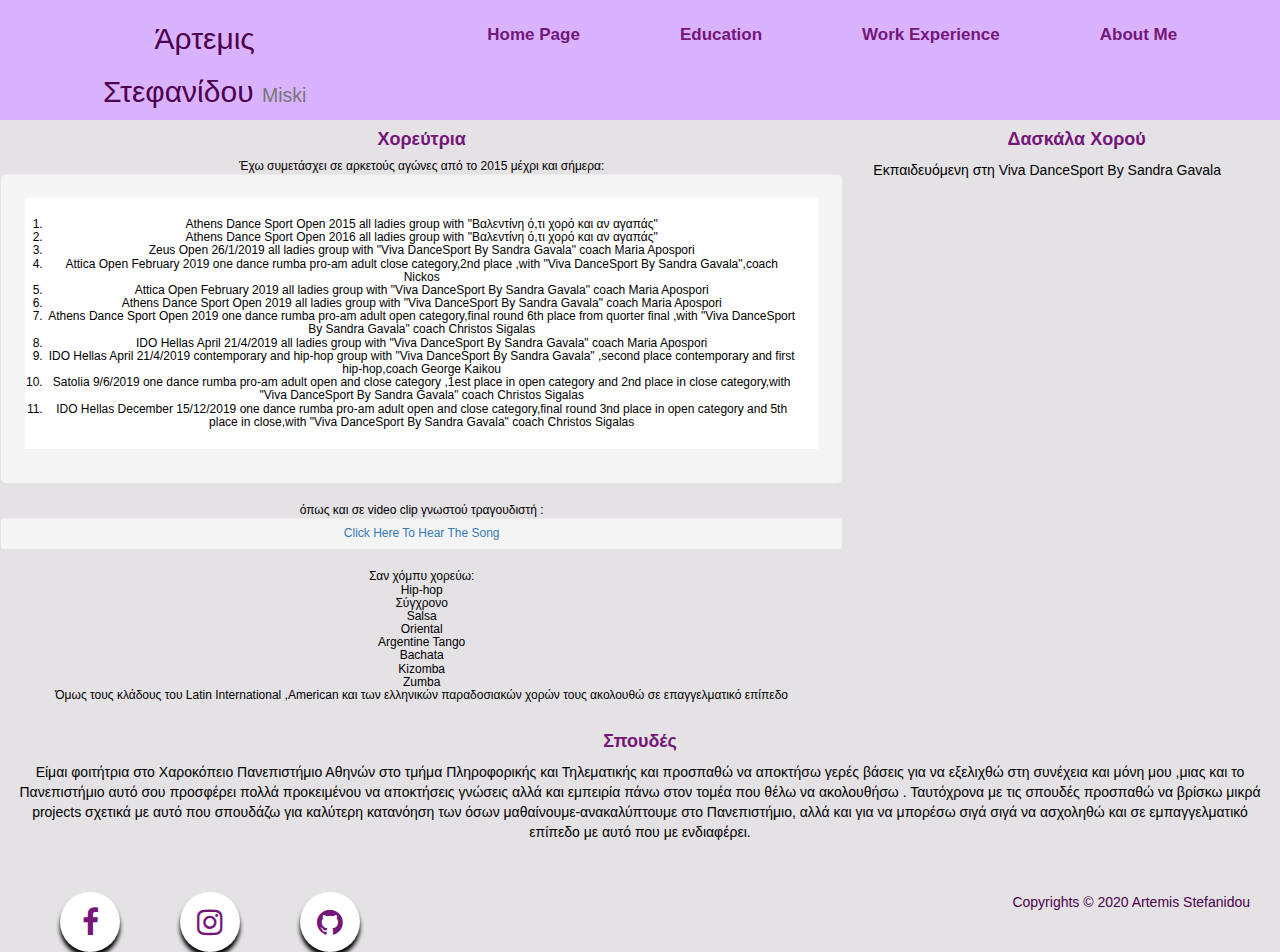
==== index.html @ ae7587a7 "master" ====
<!DOCTYPE html>

<html>
    <head>
        <link rel="stylesheet" type="text/css" href="./scss/site.css">
        <meta charset="UTF-8"> 
        <meta name="descriprion" content="Artemis Stefanidou">
        <meta name="author" content="artemis">
        <meta name="keywords" content="html,input,Artemis,Stefanidou,dancer,χορεύτρια">
        <meta name="viewport" content="width-device-width,initial-scale=1.0">
        <link rel="stylesheet" href="https://maxcdn.bootstrapcdn.com/bootstrap/3.4.1/css/bootstrap.min.css">
        
        <link href="https://stackpath.bootstrapcdn.com/font-awesome/4.7.0/css/font-awesome.min.css" >
        <link rel="stylesheet" href="https://stackpath.bootstrapcdn.com/font-awesome/4.7.0/css/font-awesome.min.css" integrity="sha384-wvfXpqpZZVQGK6TAh5PVlGOfQNHSoD2xbE+QkPxCAFlNEevoEH3Sl0sibVcOQVnN" crossorigin="anonymous">
        <title>Artemis Stefanidou</title> 
    </head>

    <body>
        
        <div id="header">
            <div class="row" >
                <div class="col-sm-4">
                    
                    <h2 class="text-center">Άρτεμις </h2>
                    <h2 class="text-center">Στεφανίδου <small> Miski </small></h2>
                    
                </div>
                <div class="col-sm-8">
                    <h4 class="text-center">
                        <div class="topnav">
                            <ul>
                                <li><a class="active" href="html/homepage.html" >Home Page</a></li>
                                <li><a class="active" href="html/education.html" >Education</a></li>
                                <li><a class="active" href="html/homepage.html" >Work Experience</a></li>
                                <li><a class="active" href="index.html" >About Me</a></li>
                            </ul>
                        </div>
                    </h4>
                </div>
            </div>
            
        </div>
        
        <div id="midle">
            <div class="row" >
                <!--first col-->
                <div class="col-sm-8">
                    <h4 class="text-center">Χορεύτρια </h4>
                    <h6 class="text-center">  Έχω συμετάσχει σε αρκετούς αγώνες από το 2015 μέχρι και σήμερα: 
                        <div class="well well-lg">
                            <ol>
                                <li>Athens Dance Sport Open 2015 all ladies group with "Βαλεντίνη ό,τι χορό και αν αγαπάς"</li>
                                <li>Athens Dance Sport Open 2016 all ladies group with "Βαλεντίνη ό,τι χορό και αν αγαπάς"</li>
                                <li>Zeus Open 26/1/2019 all ladies group with "Viva DanceSport By Sandra Gavala" coach Maria Apospori</li>
                                <li>Attica Open February 2019 one dance rumba pro-am adult close category,2nd place ,with "Viva DanceSport By Sandra Gavala",coach Nickos </li>
                                <li>Attica Open February 2019 all ladies group with "Viva DanceSport By Sandra Gavala" coach Maria Apospori</li>
                                <li>Athens Dance Sport Open 2019 all ladies group with "Viva DanceSport By Sandra Gavala" coach Maria Apospori</li>
                                <li>Athens Dance Sport Open 2019 one dance rumba pro-am adult open category,final round 6th place from quorter final ,with "Viva DanceSport By Sandra Gavala" coach Christos Sigalas</li>
                                <li>IDO Hellas April 21/4/2019 all ladies group with "Viva DanceSport By Sandra Gavala" coach Maria Apospori</li>
                                <li>IDO Hellas April 21/4/2019 contemporary and hip-hop group with "Viva DanceSport By Sandra Gavala" ,second place contemporary and first hip-hop,coach George Kaikou</li>
                                <li>Satolia 9/6/2019 one dance rumba pro-am adult open and close category ,1est place in open category and 2nd place in close category,with "Viva DanceSport By Sandra Gavala" coach Christos Sigalas</li>
                                <li>IDO Hellas December 15/12/2019 one dance rumba pro-am adult open and close category,final round 3nd place in open category and 5th place in close,with "Viva DanceSport By Sandra Gavala" coach Christos Sigalas</li>
                            </ol>
                        </div>
                        όπως και σε video clip γνωστού τραγουδιστή :
                        <div class="well well-sm">
                            <a href="https://www.youtube.com/watch?v=iFDDf9GvTog" target="_blank"> Click Here To Hear The Song </a>
                        </div>

                        Σαν χόμπυ χορεύω:<li>Hip-hop</li>
                                        <li>Σύγχρονο</li>
                                        <li>Salsa</li>
                                        <li>Oriental</li>
                                        <li>Argentine Tango</li>
                                        <li>Bachata</li>
                                        <li>Kizomba</li>
                                        <li>Zumba</li>

                        Όμως τους κλάδους του Latin International ,American και των ελληνικών παραδοσιακών χορών τους ακολουθώ σε επαγγελματικό επίπεδο 


                
                    </h6>
                    
                </div>
                <!--second col-->
                <div class="col-sm-4">
                    <h4 class="text-center">Δασκάλα Χορού</h4>
                    <p>Εκπαιδευόμενη στη Viva DanceSport By Sandra Gavala</p>
                </div>
            </div>
                <!--third col-->
                <div id="thirdcol">
                    <h4 class="text-center">Σπουδές</h4>
                    <p>Είμαι φοιτήτρια στο Χαροκόπειο Πανεπιστήμιο Αθηνών στο τμήμα Πληροφορικής και Τηλεματικής και προσπαθώ να αποκτήσω γερές βάσεις για να εξελιχθώ στη συνέχεια και μόνη μου ,μιας και το Πανεπιστήμιο αυτό σου προσφέρει πολλά προκειμένου να αποκτήσεις γνώσεις αλλά και εμπειρία πάνω στον τομέα που θέλω να ακολουθήσω . 
                        Ταυτόχρονα με τις σπουδές προσπαθώ να βρίσκω μικρά projects σχετικά με αυτό που σπουδάζω για καλύτερη κατανόηση των όσων μαθαίνουμε-ανακαλύπτουμε στο Πανεπιστήμιο,
                        αλλά και για να μπορέσω σιγά σιγά να ασχοληθώ και σε εμπαγγελματικό επίπεδο με αυτό που με ενδιαφέρει.   
                    </p>
                </div>
            <div id="footer">
                <div class="social-menu">
                    <ul>
                        <li>
                            <a href="https://el-gr.facebook.com/Artemis.Stefanidou.Roulis" target="_blank"> <i class="fa fa-facebook"></i></a>
                        </li>
                        <li>
                            <a href="https://www.instagram.com/artemis_miski/?hl=el" target="_blank"> <i class="fa fa-instagram"></i></a>
                        </li>
                        <li>
                            <a href="https://github.com/ArtemisStefanidou" target="_blank"> <i class="fa fa-github"></i></a>
                        </li>
                    </ul>
                </div>
                <p class="text-right">
                    Copyrights &copy; 2020 Artemis Stefanidou
                </p> 
            </div>
            
        </div>
    </body>
    <script src="https://ajax.googleapis.com/ajax/libs/jquery/3.5.1/jquery.min.js"></script>
    <script src="https://maxcdn.bootstrapcdn.com/bootstrap/3.4.1/js/bootstrap.min.js"></script>
</html>
---- scss/site.css ----
* {
    margin: 0;
    padding: 0;
    box-sizing: border-box;
}

body{
    background:#e4e2e5;
}

#edu{
    background-image: url(../images/dance.jpg);
    background-position: 0px -60px ;
    /*left top*/
    background-repeat: no-repeat;
    background-size: cover;/*για να καλύψει ολο το div που είμαστε */
    padding: 25px 100px 25px;/*για το που θα ειναι τα row cols*/
}

 #edu li li{
     list-style-type:lower-latin;
 }

ol{
    background: #ffffff;
    padding: 20px 21px ;
}

#edu p{
    color: #4d004d;
}



#header li{
    list-style-type: none;
    color: #4d004d;
}

#header{
    background-color:#d9b3ff;
    color: #4d004d;
    padding : 2px;
}

#midle{
    background-color:#e4e2e5;
    color: #000000;
}


h4.text-center{
    font-weight: bold;
    color: #751679;
}

#thirdcol{
    clear: both;
    text-align:center;
    padding:10px;
}

#footer{
    clear: both;
    text-align:center;
    padding:30px;
    background:#e4e2e5 ;
    color: #4d004d;
    margin: auto;
}

.media{
    background: #d9b3ff ;
    color: #4d004d;
}

#midle b{
    color: #4d004d;
}

.social-menu ul{
    text-align: center;
    position: absolute;
    padding:auto;
    margin:auto; /*το κενο που αφήνει δεξια αριστερα πανω κατω απο το παραθυρο που φτιαχνεις*/
    display: flex;
}

.social-menu ul li{
    text-align: center;
    list-style: none;
    margin:0 30px;
}

.social-menu ul li .fa{
    
    text-align: center;
    font-size:30px;
    line-height: 60px;
    transition: .6s;
    color: #751679;

}

.social-menu ul li a{
    text-align: center;
    position: relative;
    display: block;
    width: 60px;
    height: 60px;
    border-radius: 50%;
    background-color: #ffff;
    text-align: center;
    transition: .6s;
    box-shadow: 0 5px 4px rgba(0, 0, 0, 5);
}

.social-menu ul li a:hover{
    transform:translate(0,-10px);
}

.topnav{
    background-color:#d9b3ff;
    overflow: hidden;
}

.topnav a{
    float: left;
    display: block;
    color: #751679;
    text-align: left;
    padding: 14px 50px;
    text-decoration: none;
    font-size: 17px;
}


/*#container{

    width: 1000px;
    margin-left: auto;
    margin-right: auto;
}
/* #midle{
    width: 800px;
    margin-left: auto;
    margin-right: auto;
}

#midle{
    padding:10px 10px 10px 10px;

     or padding 10px :top,right,bottom,left
}

#firstcol{
    width :180px;
    float: left;
}

#secondcol{
    width:600px;
    float: right;
}



#thirdcol{
    clear: both;
    text-align:center;
    padding:10px;
}

#footer{
    clear: both;
    text-align:center;
    padding:10px;
    background: #e0ebeb ;
    color: #4d004d;
}

#nav.selected{
    font-weight:bold;
}*/
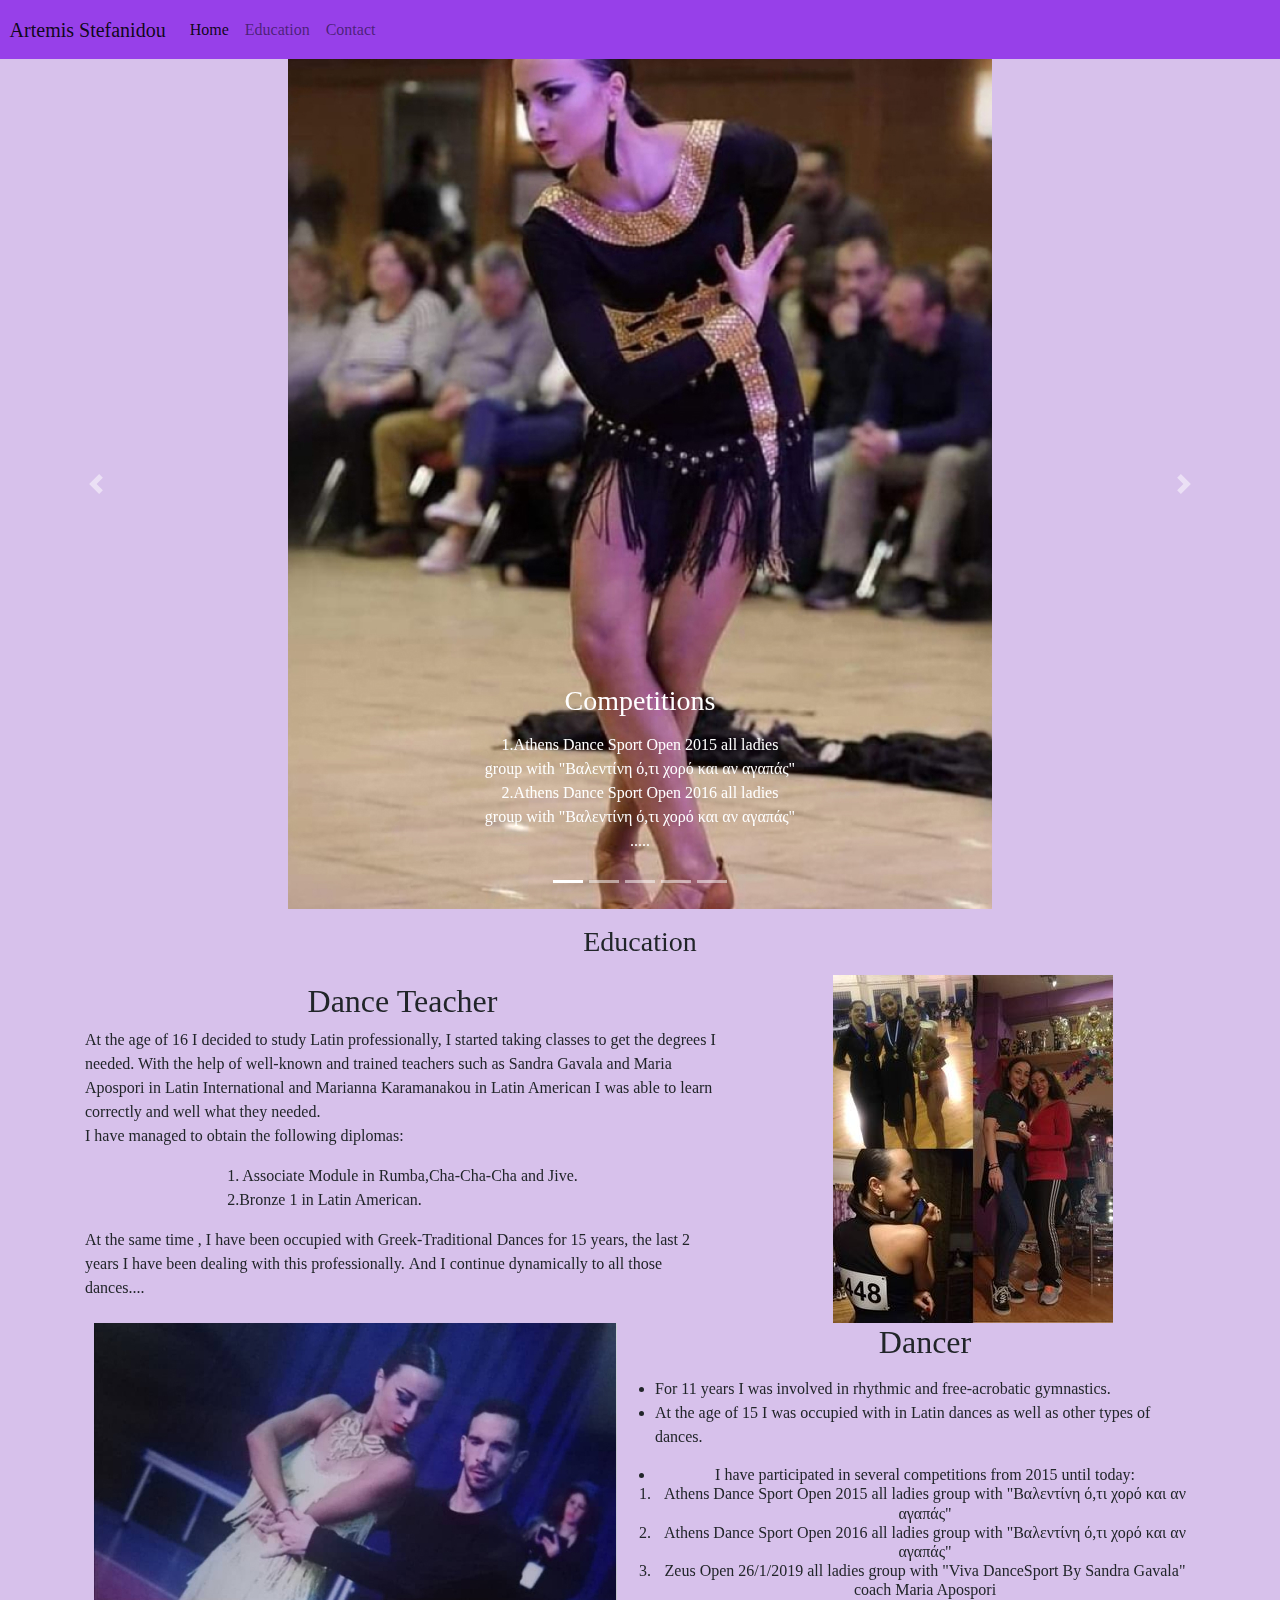
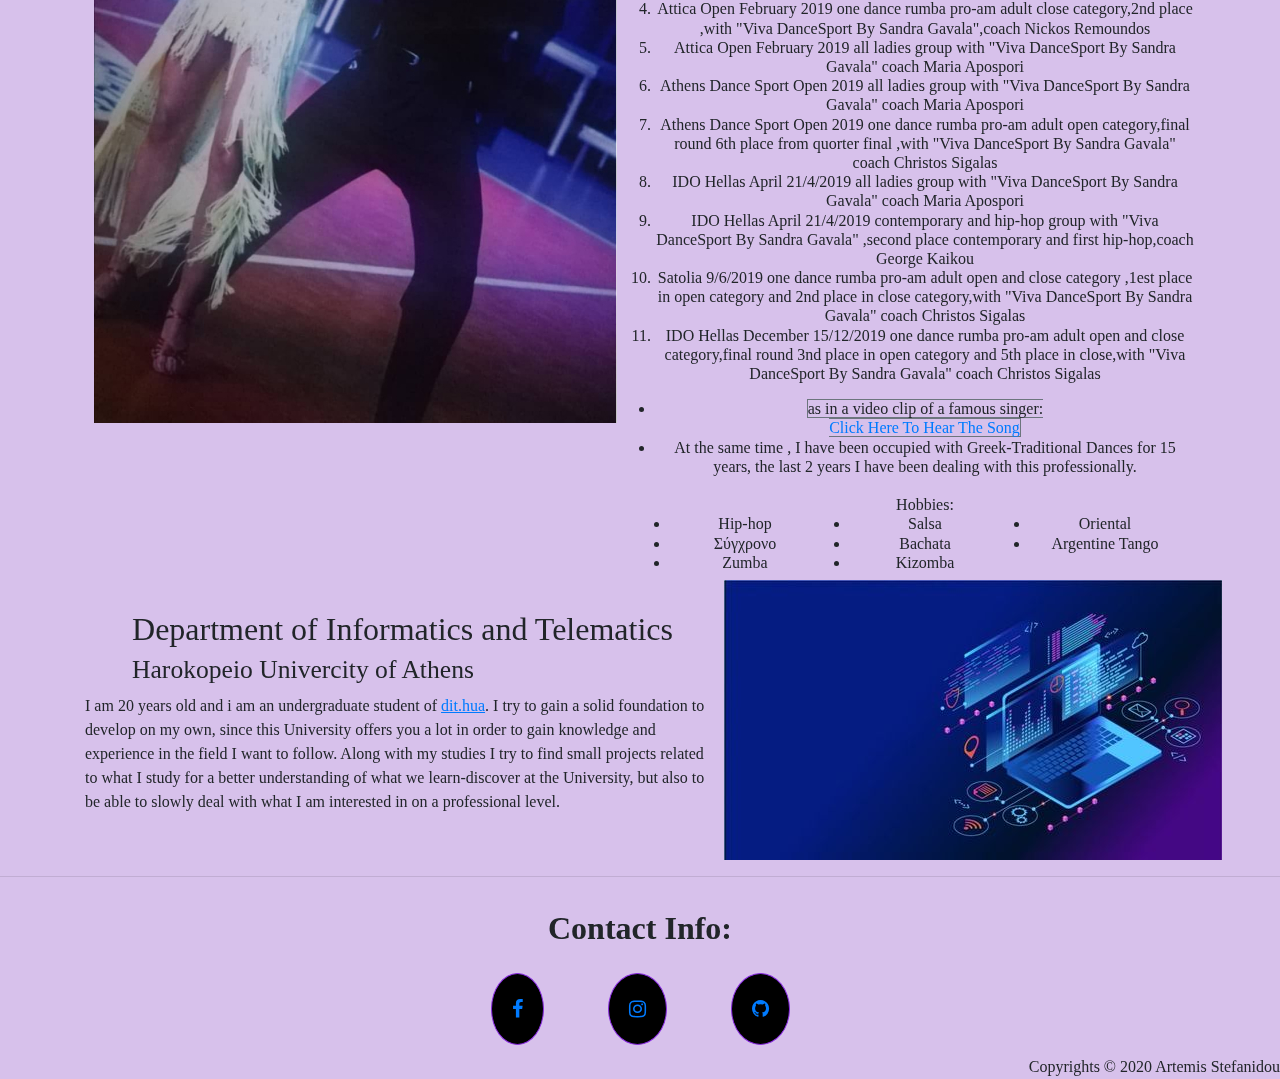
==== commit 680ffcde: "master" ====
--- a/index.html
+++ b/index.html
@@ -1,125 +1,270 @@
 <!DOCTYPE html>
-
-<html>
+<html lang="en">
+
     <head>
-        <link rel="stylesheet" type="text/css" href="./scss/site.css">
-        <meta charset="UTF-8"> 
-        <meta name="descriprion" content="Artemis Stefanidou">
-        <meta name="author" content="artemis">
-        <meta name="keywords" content="html,input,Artemis,Stefanidou,dancer,χορεύτρια">
-        <meta name="viewport" content="width-device-width,initial-scale=1.0">
-        <link rel="stylesheet" href="https://maxcdn.bootstrapcdn.com/bootstrap/3.4.1/css/bootstrap.min.css">
-        
-        <link href="https://stackpath.bootstrapcdn.com/font-awesome/4.7.0/css/font-awesome.min.css" >
+        <meta charset="utf-8">
+        <meta name="viewport" content="width=device-width , initial-scale=1">
+        <title>Artemis Stefanidou</title>
+        <link rel="stylesheet" href="https://stackpath.bootstrapcdn.com/bootstrap/4.5.2/css/bootstrap.min.css" integrity="sha384-JcKb8q3iqJ61gNV9KGb8thSsNjpSL0n8PARn9HuZOnIxN0hoP+VmmDGMN5t9UJ0Z" crossorigin="anonymous">
         <link rel="stylesheet" href="https://stackpath.bootstrapcdn.com/font-awesome/4.7.0/css/font-awesome.min.css" integrity="sha384-wvfXpqpZZVQGK6TAh5PVlGOfQNHSoD2xbE+QkPxCAFlNEevoEH3Sl0sibVcOQVnN" crossorigin="anonymous">
-        <title>Artemis Stefanidou</title> 
+        <link href="./css/index.css" rel="stylesheet">
     </head>
-
     <body>
-        
-        <div id="header">
-            <div class="row" >
-                <div class="col-sm-4">
+        <!--Navigation-->
+        <div class="sticky-top">
+            <nav class="navbar navbar-expand-lg navbar-light sticky-top" style="background-color: rgb(151, 64, 233);">
+                <a class="navbar-brand" href="#Home">Artemis Stefanidou</a>
+                <button class="navbar-toggler" type="button" data-toggle="collapse" data-target="#navbarNavAltMarkup" aria-controls="navbarNavAltMarkup" aria-expanded="false" aria-label="Toggle navigation">
+                <span class="navbar-toggler-icon"></span>
+                </button>
+                <div class="collapse navbar-collapse" id="navbarNavAltMarkup">
+                <div class="navbar-nav ">
+                    <a class="nav-link active" href="#Home">Home <span class="sr-only">(current)</span></a>
+                    <a class="nav-link" href="#Education">Education</a>
+                    <a class="nav-link" href="#Contact">Contact</a>
                     
-                    <h2 class="text-center">Άρτεμις </h2>
-                    <h2 class="text-center">Στεφανίδου <small> Miski </small></h2>
+                </div>
+                </div>
+            </nav>
+        
+            <!--Image Slider-->
+            <!--Indicators -->
+            
+                <div id="Home" class="carousel slide " data-ride="carousel">
+                    <ol class="carousel-indicators">
+                        <li data-target="#first" data-slide-to="0" class="active"></li>
+                        <li data-target="#second" data-slide-to="1"></li>
+                        <li data-target="#myCarousel" data-slide-to="2"></li>
+                        <li data-target="#myCarousel" data-slide-to="3"></li>
+                        <li data-target="#myCarousel" data-slide-to="4"></li>
+                    </ol>
+                
+                <!-- Wrapper for slides -->
+                
+                
+                    <div class="carousel-inner">
+                        <div id="first" class="carousel-item active">
+                            <img src="./images/competitions.jpg" class="d-block h-100 mx-auto" alt="Dance">
+                            <div class="carousel-caption d-none d-md-block text-center">
+                                <h3>Competitions</h3>
+                                <p>
+                                    <ol>
+                                        1.Athens Dance Sport Open 2015 all ladies <br>group with "Βαλεντίνη ό,τι χορό και αν αγαπάς"<br>
+                                        2.Athens Dance Sport Open 2016 all ladies <br>group with "Βαλεντίνη ό,τι χορό και αν αγαπάς"<br>
+                                        ..... 
+                                    </ol>
+                                </p>
+                            </div>
+                        </div>
+                        <div id="second" class="carousel-item">
+                            <img src="./images/shows.jpg" class="d-block h-100 mx-auto" alt="Shows">
+                            <div class="carousel-caption d-none d-md-block">
+                                <h3>Events</h3>
+                                <p>
+                                    <ol>
+                                        <b>1.</b>Viva Dance Sport By Sandra Gavala Marousi and Glyfada<br>
+                                        <b>2.</b>Narkissos Hall<br>
+                                        <b>3.</b>Nargile<br>
+                                        <b>4.</b>Fever Reloaded
+                                    </ol>
+                                </p>
+                            </div>
+                        </div>
+                        <div class="carousel-item">
+                            <img src="./images/dance1.jpg" style="height: 700px; width: 1000px;" class="d-block mx-auto" alt="Photoshoots">
+                            <div class="carousel-caption d-none d-md-block">
+                                <h3>Photoshoots</h3>
+                                <a href="https://www.instagram.com/_zlens/?hl=el" target="_blank"><u>zlens fotographer</u></a>
+                            </div>
+                        </div>
+                        <div class="carousel-item">
+                            <img src="./images/videoclip.jpg"  style="width: 1000px;" class="d-block h-100 mx-auto" alt="VideoClip">
+                            <div class="carousel-caption d-none d-md-block">
+                                <h3>VideoClip</h3>
+                                <a href="https://www.youtube.com/watch?v=iFDDf9GvTog" target="_blank"><u>George Tsalikis</u></a>
+                            </div>
+                        </div>
+                        <div class="carousel-item">
+                            <img src="./images/informatics.jpg"  style="width: 1000px;" class="d-block h-100 mx-auto alt="Informatics">
+                            <div class="carousel-caption d-none d-md-block">
+                                <h3>Informatics</h3>
+                            <p>I am an undergraduate student of <a href="https://www.dit.hua.gr/index.php/en/" target="_blank"><u>dit.hua</u></a>.</p>
+                            </div>
+                        </div>
+                    </div>
+                    <!-- Left and right controls -->
+                    <a class="carousel-control-prev" href="#carouselExampleCaptions" role="button" data-slide="prev">
+                    <span class="carousel-control-prev-icon" aria-hidden="true"></span>
+                    <span class="sr-only">Previous</span>
+                    </a>
+                    <a class="carousel-control-next" href="#carouselExampleCaptions" role="button" data-slide="next">
+                    <span class="carousel-control-next-icon" aria-hidden="true"></span>
+                    <span class="sr-only">Next</span>
+                    </a>
+                </div>
+                
+            
+                
+                
+                
+            
+                <!--Two column section-->
+                <div id="Education" class="container" id="two-column">
+                    <p class="text-center"><h3 class="text-center">Education</h3></p>
+                    <div class="row">
+                        <div class="col-lg-7">
+                            <h2>Dance Teacher</h2>
+                            
+                                
+                                <p>
+                                    At the age of 16 I decided to study Latin professionally,
+                                    I started taking classes to get the degrees I needed.
+                                        With the help of well-known and trained teachers such as Sandra Gavala and Maria Apospori in Latin International and Marianna Karamanakou in Latin American I was able to learn correctly and well what they needed. 
+                                    <br>
+                                    I have managed to obtain the following diplomas:
+                                    <ol>
+                                        1. Associate Module in Rumba,Cha-Cha-Cha and Jive.<br>
+                                        2.Bronze 1 in Latin American.
+                                    </ol>
+                                    At the same time , I have been occupied with Greek-Traditional Dances for 15 years, the last 2 years I have been dealing with this professionally.
+                                    Αnd I continue dynamically to all those dances....
+                                </p>
+                            
+                        </div>
+                    <div class="col-lg-5" >
+                        <img src="./images/education.jpg" class="image-fluid  mx-auto">
+                    </div>
+                </div>
+                <div class="row">
+                    <div class="col-lg-6" class="text-center" class="padding">
+                        <img src="./images/competitionschristos1.jpg" class="image-fluid  mx-auto d-block">
+                    </div>
+                    <div class="col-lg-6" >
+                        <h2 class="text-center">Dancer</h2>
+                        
+                            <p  class="text-center">
+                                <li> For 11 years I was involved in rhythmic and free-acrobatic gymnastics. </li>
+                                <li> At the age of 15 I was occupied with in Latin dances as well as other types of dances. </li>
+                            </p>
+                        
+                        
+                            <h6 class="text-center"><li> I have participated in several competitions from 2015 until today: </li> 
+                            <div class="well well-lg">
+                                <ol>
+                                    <li>Athens Dance Sport Open 2015 all ladies group with "Βαλεντίνη ό,τι χορό και αν αγαπάς"</li>
+                                    <li>Athens Dance Sport Open 2016 all ladies group with "Βαλεντίνη ό,τι χορό και αν αγαπάς"</li>
+                                    <li>Zeus Open 26/1/2019 all ladies group with "Viva DanceSport By Sandra Gavala" coach Maria Apospori</li>
+                                    <li>Attica Open February 2019 one dance rumba pro-am adult close category,2nd place ,with "Viva DanceSport By Sandra Gavala",coach Nickos Remoundos </li>
+                                    <li>Attica Open February 2019 all ladies group with "Viva DanceSport By Sandra Gavala" coach Maria Apospori</li>
+                                    <li>Athens Dance Sport Open 2019 all ladies group with "Viva DanceSport By Sandra Gavala" coach Maria Apospori</li>
+                                    <li>Athens Dance Sport Open 2019 one dance rumba pro-am adult open category,final round 6th place from quorter final ,with "Viva DanceSport By Sandra Gavala" coach Christos Sigalas</li>
+                                    <li>IDO Hellas April 21/4/2019 all ladies group with "Viva DanceSport By Sandra Gavala" coach Maria Apospori</li>
+                                    <li>IDO Hellas April 21/4/2019 contemporary and hip-hop group with "Viva DanceSport By Sandra Gavala" ,second place contemporary and first hip-hop,coach George Kaikou</li>
+                                    <li>Satolia 9/6/2019 one dance rumba pro-am adult open and close category ,1est place in open category and 2nd place in close category,with "Viva DanceSport By Sandra Gavala" coach Christos Sigalas</li>
+                                    <li>IDO Hellas December 15/12/2019 one dance rumba pro-am adult open and close category,final round 3nd place in open category and 5th place in close,with "Viva DanceSport By Sandra Gavala" coach Christos Sigalas</li>
+                                </ol>
+                            </div><li> 
+                            <span class="border border-secondary">as in a video clip of a famous singer:
+                                <br>
+                                <a href="https://www.youtube.com/watch?v=iFDDf9GvTog" target="_blank"> Click Here To Hear The Song </a>
+                            </span>
+                            </li> 
+                            <li>
+                                
+                                At the same time , I have been occupied with Greek-Traditional Dances for 15 years, the last 2 years I have been dealing with this professionally.
+                            
+                            </li>
+                            <br>
+                            Hobbies:<br>
+                            <div class="container">
+                                <div class="row">
+                                <div class="col-sm">
+                                    <li>Hip-hop</li>
+                                    <li>Σύγχρονο</li>
+                                    <li>Zumba</li>
+                                </div>
+                                <div class="col-sm">
+                                    <li>Salsa</li>
+                                    <li>Bachata</li>
+                                    <li>Kizomba</li>
+                                </div>
+                                <div class="col-sm">
+                                    <li>Oriental</li>
+                                    <li>Argentine Tango</li>
+                                </div>
+                                </div>
+                            </div>
+                            
+                                            
+                            </h6>
+                            
                     
-                </div>
-                <div class="col-sm-8">
-                    <h4 class="text-center">
-                        <div class="topnav">
-                            <ul>
-                                <li><a class="active" href="html/homepage.html" >Home Page</a></li>
-                                <li><a class="active" href="html/education.html" >Education</a></li>
-                                <li><a class="active" href="html/homepage.html" >Work Experience</a></li>
-                                <li><a class="active" href="index.html" >About Me</a></li>
-                            </ul>
-                        </div>
-                    </h4>
-                </div>
+                    </div>
+                </div>
+                <div class="row">
+                    <div class="col-lg-7">
+                        <h2>Department of Informatics and Telematics<br><small>Harokopeio Univercity of Athens</small></h2>
+                        <p>
+                            I am 20 years old and i am an undergraduate student of <a href="https://www.dit.hua.gr/index.php/en/" target="_blank"><u>dit.hua</u></a>.
+                            I try to gain a solid foundation to develop on my own, since this University offers you a lot in order to gain knowledge and experience in the field I want to follow.
+                            Along with my studies I try to find small projects related to what I study for a better understanding of what we learn-discover at the University,
+                            but also to be able to slowly deal with what I am interested in on a professional level.
+                        </p>
+                        
+                    </div>
+                    <div class="col-lg-5">
+                        <img src="./images/informatics.jpg" class="image-fluid">
+                    </div>
+                </div>
+
             </div>
-            
-        </div>
-        
-        <div id="midle">
-            <div class="row" >
-                <!--first col-->
-                <div class="col-sm-8">
-                    <h4 class="text-center">Χορεύτρια </h4>
-                    <h6 class="text-center">  Έχω συμετάσχει σε αρκετούς αγώνες από το 2015 μέχρι και σήμερα: 
-                        <div class="well well-lg">
-                            <ol>
-                                <li>Athens Dance Sport Open 2015 all ladies group with "Βαλεντίνη ό,τι χορό και αν αγαπάς"</li>
-                                <li>Athens Dance Sport Open 2016 all ladies group with "Βαλεντίνη ό,τι χορό και αν αγαπάς"</li>
-                                <li>Zeus Open 26/1/2019 all ladies group with "Viva DanceSport By Sandra Gavala" coach Maria Apospori</li>
-                                <li>Attica Open February 2019 one dance rumba pro-am adult close category,2nd place ,with "Viva DanceSport By Sandra Gavala",coach Nickos </li>
-                                <li>Attica Open February 2019 all ladies group with "Viva DanceSport By Sandra Gavala" coach Maria Apospori</li>
-                                <li>Athens Dance Sport Open 2019 all ladies group with "Viva DanceSport By Sandra Gavala" coach Maria Apospori</li>
-                                <li>Athens Dance Sport Open 2019 one dance rumba pro-am adult open category,final round 6th place from quorter final ,with "Viva DanceSport By Sandra Gavala" coach Christos Sigalas</li>
-                                <li>IDO Hellas April 21/4/2019 all ladies group with "Viva DanceSport By Sandra Gavala" coach Maria Apospori</li>
-                                <li>IDO Hellas April 21/4/2019 contemporary and hip-hop group with "Viva DanceSport By Sandra Gavala" ,second place contemporary and first hip-hop,coach George Kaikou</li>
-                                <li>Satolia 9/6/2019 one dance rumba pro-am adult open and close category ,1est place in open category and 2nd place in close category,with "Viva DanceSport By Sandra Gavala" coach Christos Sigalas</li>
-                                <li>IDO Hellas December 15/12/2019 one dance rumba pro-am adult open and close category,final round 3nd place in open category and 5th place in close,with "Viva DanceSport By Sandra Gavala" coach Christos Sigalas</li>
-                            </ol>
-                        </div>
-                        όπως και σε video clip γνωστού τραγουδιστή :
-                        <div class="well well-sm">
-                            <a href="https://www.youtube.com/watch?v=iFDDf9GvTog" target="_blank"> Click Here To Hear The Song </a>
-                        </div>
-
-                        Σαν χόμπυ χορεύω:<li>Hip-hop</li>
-                                        <li>Σύγχρονο</li>
-                                        <li>Salsa</li>
-                                        <li>Oriental</li>
-                                        <li>Argentine Tango</li>
-                                        <li>Bachata</li>
-                                        <li>Kizomba</li>
-                                        <li>Zumba</li>
-
-                        Όμως τους κλάδους του Latin International ,American και των ελληνικών παραδοσιακών χορών τους ακολουθώ σε επαγγελματικό επίπεδο 
-
-
-                
-                    </h6>
-                    
-                </div>
-                <!--second col-->
-                <div class="col-sm-4">
-                    <h4 class="text-center">Δασκάλα Χορού</h4>
-                    <p>Εκπαιδευόμενη στη Viva DanceSport By Sandra Gavala</p>
-                </div>
-            </div>
-                <!--third col-->
-                <div id="thirdcol">
-                    <h4 class="text-center">Σπουδές</h4>
-                    <p>Είμαι φοιτήτρια στο Χαροκόπειο Πανεπιστήμιο Αθηνών στο τμήμα Πληροφορικής και Τηλεματικής και προσπαθώ να αποκτήσω γερές βάσεις για να εξελιχθώ στη συνέχεια και μόνη μου ,μιας και το Πανεπιστήμιο αυτό σου προσφέρει πολλά προκειμένου να αποκτήσεις γνώσεις αλλά και εμπειρία πάνω στον τομέα που θέλω να ακολουθήσω . 
-                        Ταυτόχρονα με τις σπουδές προσπαθώ να βρίσκω μικρά projects σχετικά με αυτό που σπουδάζω για καλύτερη κατανόηση των όσων μαθαίνουμε-ανακαλύπτουμε στο Πανεπιστήμιο,
-                        αλλά και για να μπορέσω σιγά σιγά να ασχοληθώ και σε εμπαγγελματικό επίπεδο με αυτό που με ενδιαφέρει.   
-                    </p>
-                </div>
-            <div id="footer">
-                <div class="social-menu">
-                    <ul>
-                        <li>
-                            <a href="https://el-gr.facebook.com/Artemis.Stefanidou.Roulis" target="_blank"> <i class="fa fa-facebook"></i></a>
-                        </li>
-                        <li>
-                            <a href="https://www.instagram.com/artemis_miski/?hl=el" target="_blank"> <i class="fa fa-instagram"></i></a>
-                        </li>
-                        <li>
-                            <a href="https://github.com/ArtemisStefanidou" target="_blank"> <i class="fa fa-github"></i></a>
-                        </li>
-                    </ul>
-                </div>
+            <!--fix background-->
+            <hr class="my--4">
+            <figure>
+                <div class="fixed-wrap">
+                    <div id="fixed">
+
+                    </div>
+                </div>
+            </figure>
+
+            <!--Contact-->
+
+        
+                <div id="Contact" class="row text-center padding">
+                    <div class="col-12">
+                        <p >
+                            <h2><b>Contact Info:</b></h2>
+                        </p>
+                        <div class="col-12 social padding">
+                            
+                            <div class="social-menu">
+                                
+                                        <li><a href="https://el-gr.facebook.com/Artemis.Stefanidou.Roulis" target="_blank"> <i class="fa fa-facebook"></i></a></li>
+                                    
+                                        <li><a href="https://www.instagram.com/artemis_miski/?hl=el" target="_blank"> <i class="fa fa-instagram"></i></a></li>
+                                
+                                        <li><a href="https://github.com/ArtemisStefanidou" target="_blank"> <i class="fa fa-github"></i></a></li>
+                                    
+                            </div>
+                        </div>
+                    </div>
+                </div>
+        
+            <!--footer-->
+            <footer>
                 <p class="text-right">
                     Copyrights &copy; 2020 Artemis Stefanidou
                 </p> 
-            </div>
-            
+            </footer>
         </div>
+
+        
+        <script src="https://code.jquery.com/jquery-3.5.1.slim.min.js" integrity="sha384-DfXdz2htPH0lsSSs5nCTpuj/zy4C+OGpamoFVy38MVBnE+IbbVYUew+OrCXaRkfj" crossorigin="anonymous"></script>
+        <script src="https://cdn.jsdelivr.net/npm/popper.js@1.16.1/dist/umd/popper.min.js" integrity="sha384-9/reFTGAW83EW2RDu2S0VKaIzap3H66lZH81PoYlFhbGU+6BZp6G7niu735Sk7lN" crossorigin="anonymous"></script>
+        <script src="https://stackpath.bootstrapcdn.com/bootstrap/4.5.2/js/bootstrap.min.js" integrity="sha384-B4gt1jrGC7Jh4AgTPSdUtOBvfO8shuf57BaghqFfPlYxofvL8/KUEfYiJOMMV+rV" crossorigin="anonymous"></script>
     </body>
-    <script src="https://ajax.googleapis.com/ajax/libs/jquery/3.5.1/jquery.min.js"></script>
-    <script src="https://maxcdn.bootstrapcdn.com/bootstrap/3.4.1/js/bootstrap.min.js"></script>
+    <footer>
+
+    </footer>
 </html>
-
-
--- a/css/index.css
+++ b/css/index.css
@@ -0,0 +1,61 @@
+* {
+    margin: 0;
+    padding: 0;
+    box-sizing: border-box;
+}
+
+body,html{
+
+    height: 100%;
+    width:100%;
+    background-color: rgb(215, 193, 235);
+    font-family: 'Sansita Swashed', cursive;
+    
+}
+
+.navbar{
+    padding: .6rem;
+}
+
+/*.carousel-inner{
+
+    display: flex;
+    flex-direction: row;/*να ειναι ολα το ενα κατω απο το αλλο δλδ σαν στηλες
+    justify-content:center;
+    align-items: left;
+    align-content: center;
+    height: 100%;
+    
+}*/
+
+/* .item{
+    background-size: cover;
+    background-position: 50% 50%;
+    width: 100%;
+    height: 100%;
+} */
+
+.col-lg-5,.col-lg-7{
+    display: flex;
+    flex-direction:column;/*να ειναι ολα το ενα κατω απο το αλλο δλδ σαν στηλες*/
+    justify-content: center;
+    align-items: center;
+    align-content:center;
+}
+
+#myNavbar{
+    text-align: center;
+}
+
+.social-menu li{
+    list-style: none;
+    margin: 10px 30px;
+    display: inline-block;
+    font-size: 20px;
+    padding: 20px 20px;
+    color: blueviolet;
+    border: 1px solid blueviolet;
+    border-radius: 50%;
+    transition: .5s;
+    background-color: black;
+}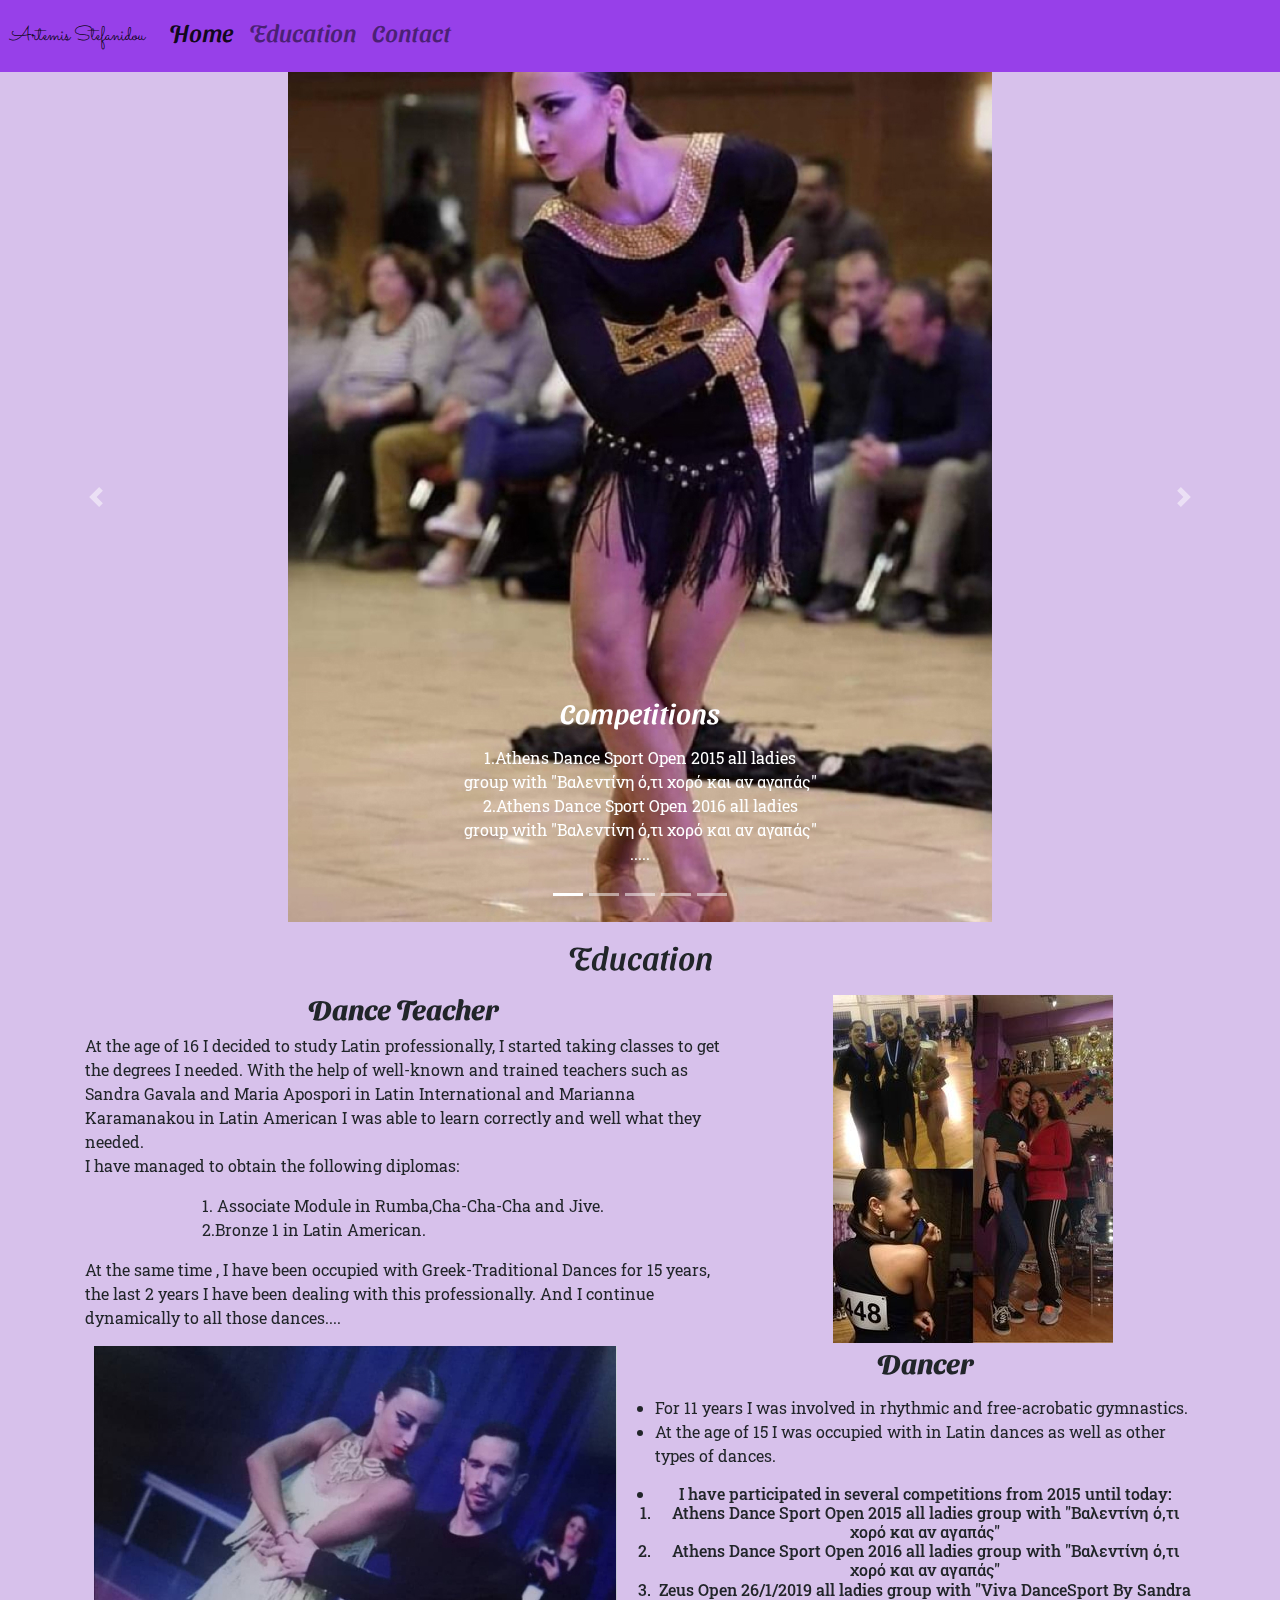
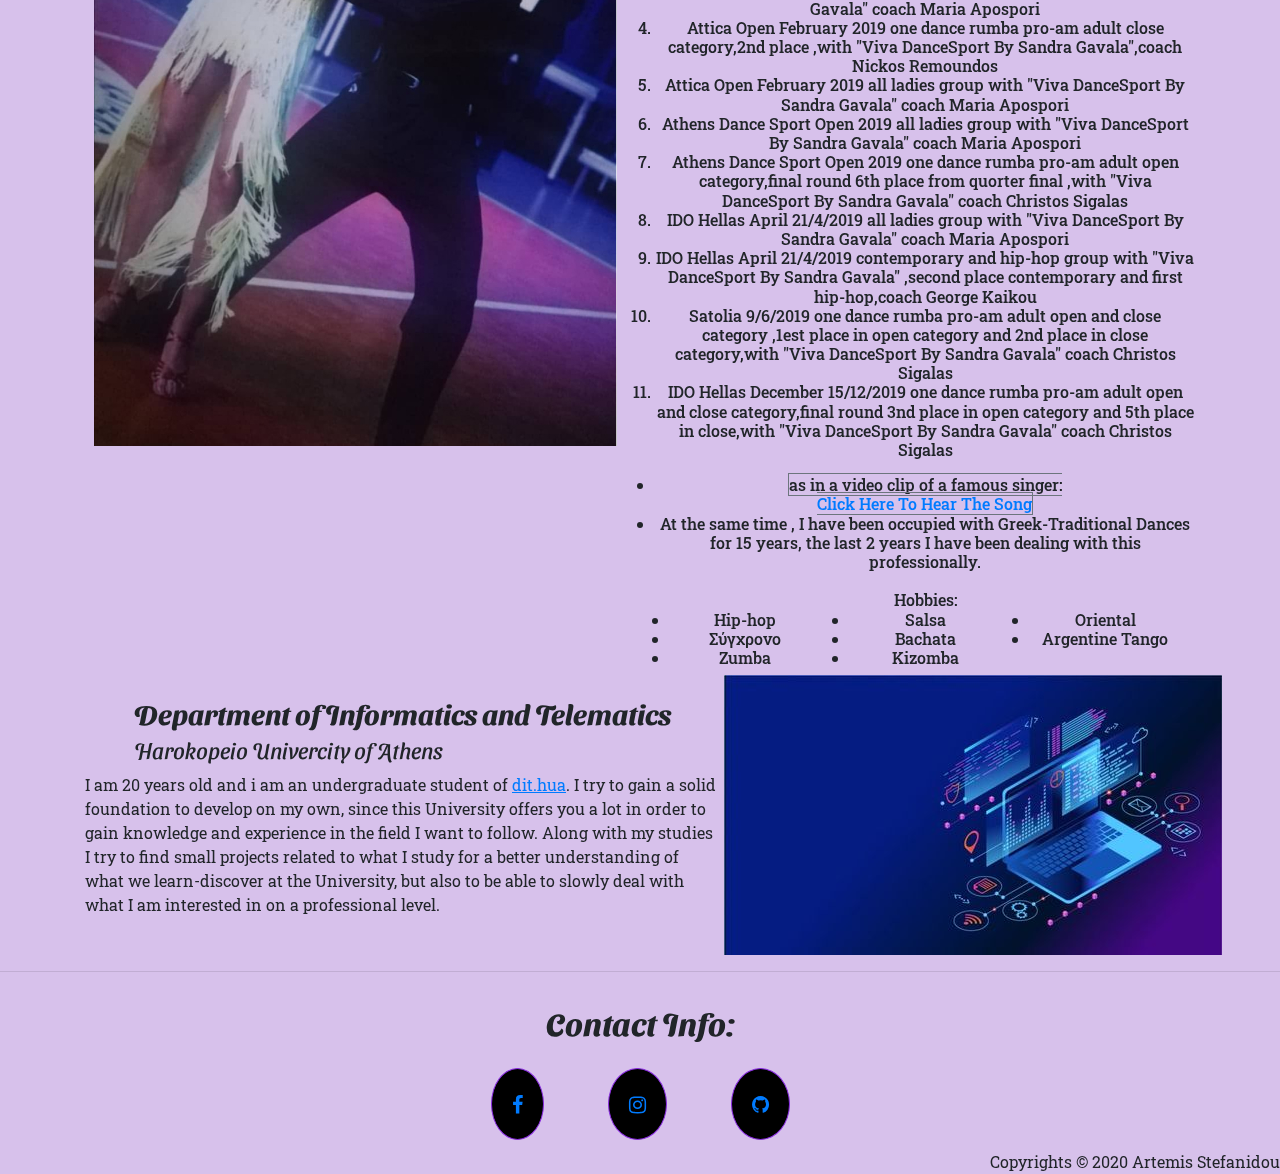
==== commit 279ebcb6: "master" ====
--- a/index.html
+++ b/index.html
@@ -19,9 +19,9 @@
                 </button>
                 <div class="collapse navbar-collapse" id="navbarNavAltMarkup">
                 <div class="navbar-nav ">
-                    <a class="nav-link active" href="#Home">Home <span class="sr-only">(current)</span></a>
-                    <a class="nav-link" href="#Education">Education</a>
-                    <a class="nav-link" href="#Contact">Contact</a>
+                    <a class="nav-link active" href="#carouselExampleCaptions"><h4>Home </h4><span class="sr-only">(current)</span></a>
+                    <a class="nav-link" href="#Education"><h4>Education</h4></a>
+                    <a class="nav-link" href="#Contact"><h4>Contact</h4></a>
                     
                 </div>
                 </div>
@@ -30,7 +30,7 @@
             <!--Image Slider-->
             <!--Indicators -->
             
-                <div id="Home" class="carousel slide " data-ride="carousel">
+                <div id="carouselExampleCaptions" class="carousel slide " data-ride="carousel">
                     <ol class="carousel-indicators">
                         <li data-target="#first" data-slide-to="0" class="active"></li>
                         <li data-target="#second" data-slide-to="1"></li>
@@ -103,6 +103,7 @@
                     </a>
                 </div>
                 
+                
             
                 
                 
@@ -110,10 +111,10 @@
             
                 <!--Two column section-->
                 <div id="Education" class="container" id="two-column">
-                    <p class="text-center"><h3 class="text-center">Education</h3></p>
+                    <p class="text-center"><h2 class="text-center"></b>Education</b></h2></p>
                     <div class="row">
                         <div class="col-lg-7">
-                            <h2>Dance Teacher</h2>
+                            <h3><b>Dance Teacher</b></h3>
                             
                                 
                                 <p>
@@ -135,12 +136,12 @@
                         <img src="./images/education.jpg" class="image-fluid  mx-auto">
                     </div>
                 </div>
-                <div class="row">
+                <div  class="row">
                     <div class="col-lg-6" class="text-center" class="padding">
                         <img src="./images/competitionschristos1.jpg" class="image-fluid  mx-auto d-block">
                     </div>
                     <div class="col-lg-6" >
-                        <h2 class="text-center">Dancer</h2>
+                        <h3 class="text-center"><b>Dancer</b></h3>
                         
                             <p  class="text-center">
                                 <li> For 11 years I was involved in rhythmic and free-acrobatic gymnastics. </li>
@@ -203,7 +204,7 @@
                 </div>
                 <div class="row">
                     <div class="col-lg-7">
-                        <h2>Department of Informatics and Telematics<br><small>Harokopeio Univercity of Athens</small></h2>
+                        <h3><b>Department of Informatics and Telematics</b><br><small>Harokopeio Univercity of Athens</small></h3>
                         <p>
                             I am 20 years old and i am an undergraduate student of <a href="https://www.dit.hua.gr/index.php/en/" target="_blank"><u>dit.hua</u></a>.
                             I try to gain a solid foundation to develop on my own, since this University offers you a lot in order to gain knowledge and experience in the field I want to follow.
--- a/css/index.css
+++ b/css/index.css
@@ -1,3 +1,5 @@
+@import url('https://fonts.googleapis.com/css2?family=Roboto+Slab:wght@300&family=Sacramento&family=Sansita+Swashed:wght@700&display=swap');
+
 * {
     margin: 0;
     padding: 0;
@@ -9,12 +11,19 @@
     height: 100%;
     width:100%;
     background-color: rgb(215, 193, 235);
-    font-family: 'Sansita Swashed', cursive;
+    font-family: 'Roboto Slab', serif;
     
 }
 
+.navbar-brand{
+    font-family: 'Sacramento', cursive;
+}
 .navbar{
     padding: .6rem;
+}
+
+.nav-link,h3,h2{
+    font-family: 'Sansita Swashed', cursive;
 }
 
 /*.carousel-inner{
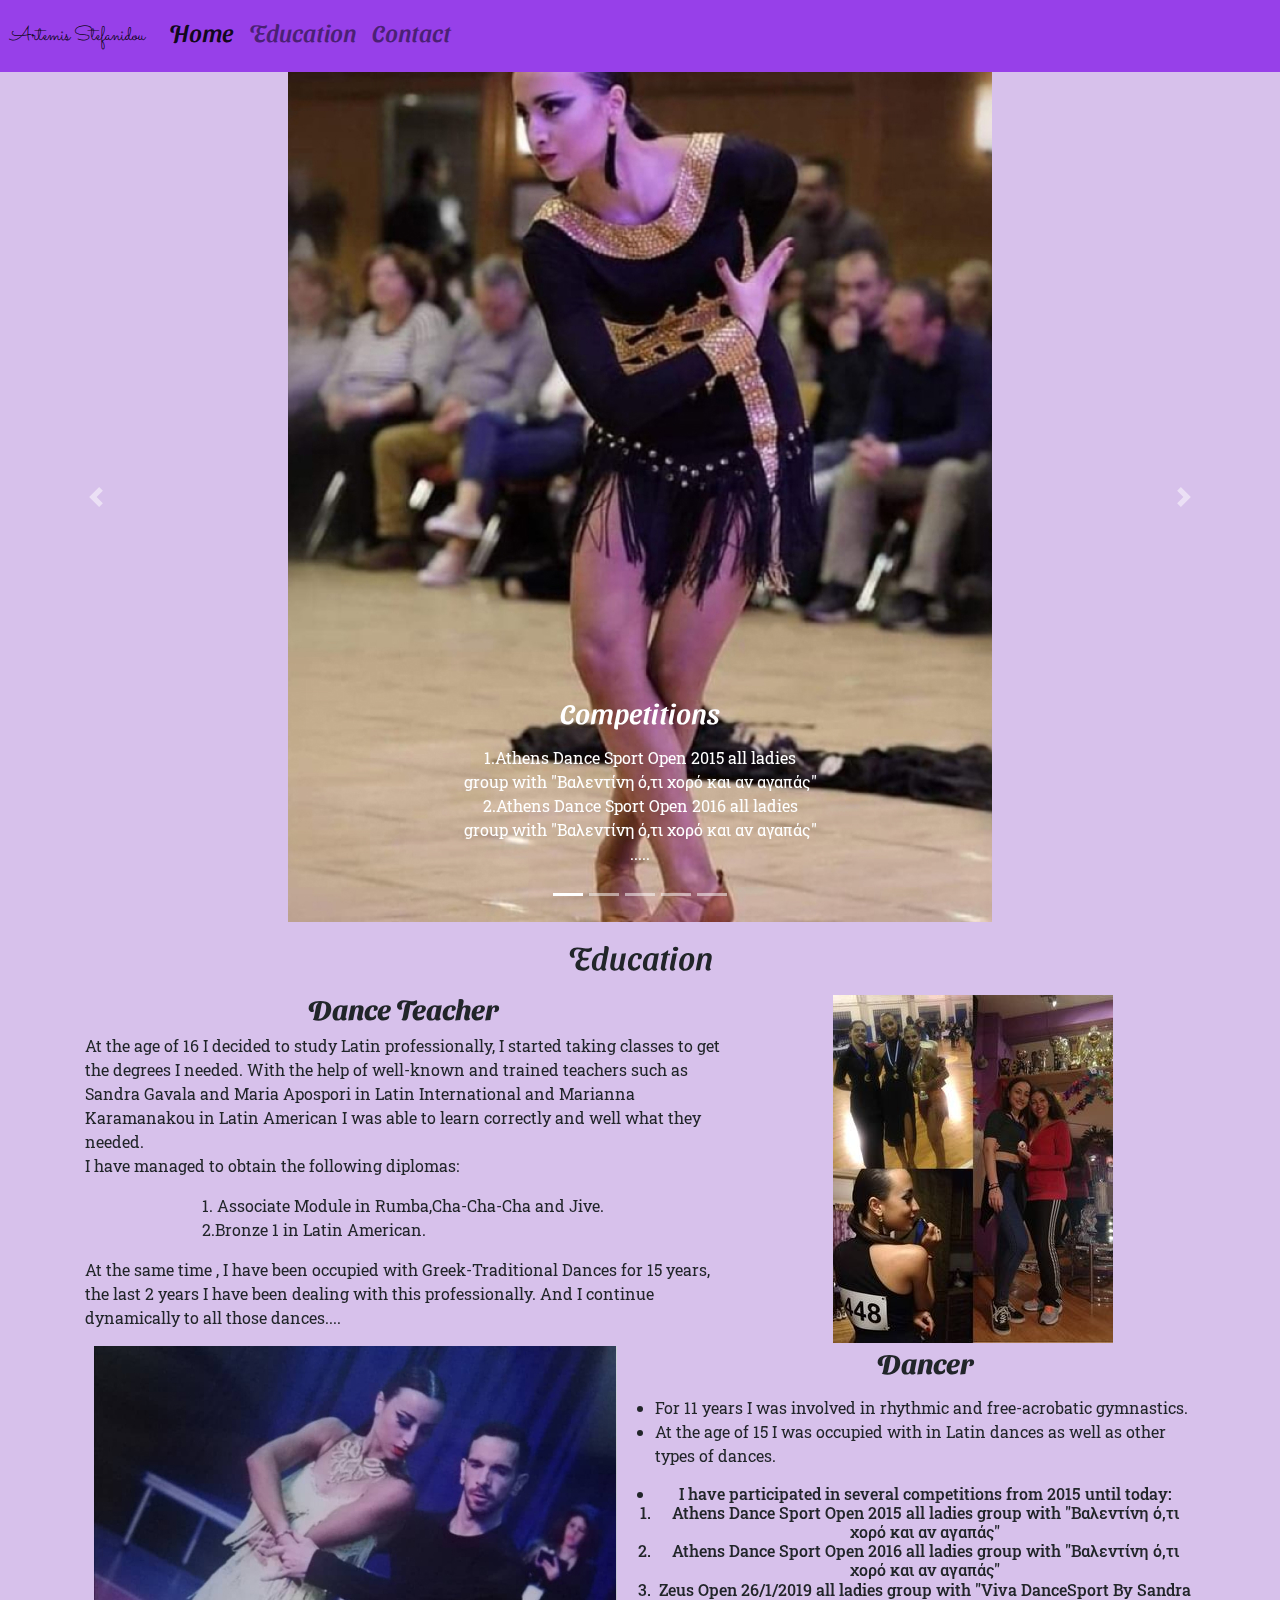
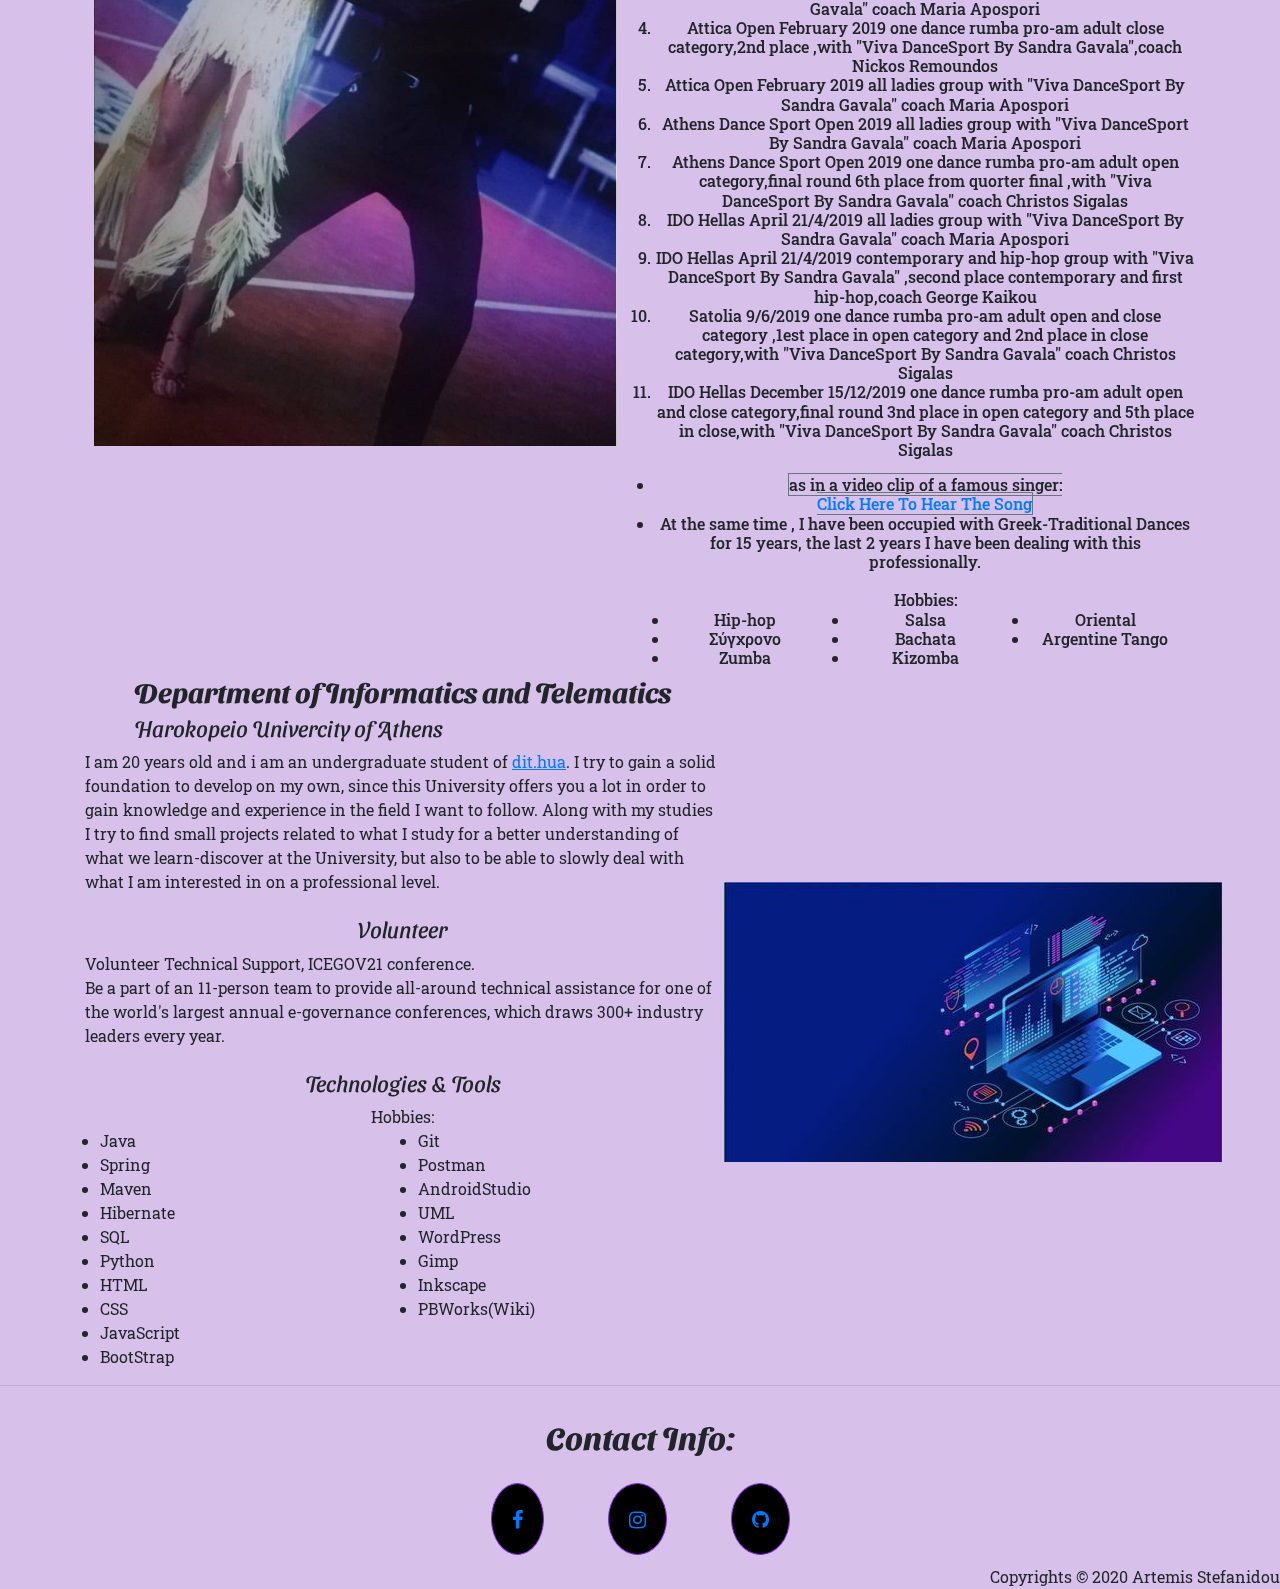
==== commit a147a29a: "done" ====
--- a/index.html
+++ b/index.html
@@ -211,7 +211,41 @@
                             Along with my studies I try to find small projects related to what I study for a better understanding of what we learn-discover at the University,
                             but also to be able to slowly deal with what I am interested in on a professional level.
                         </p>
-                        
+                        <h3><small>Volunteer</small></h3>
+                        <p>
+                            Volunteer Technical Support, ICEGOV21 conference.<br>
+                            Be a part of an 11-person team to provide all-around technical
+                            assistance for one of the world's largest annual e-governance
+                            conferences, which draws 300+ industry leaders every year.
+                        </p>
+                        <h3><small>Technologies & Tools</small></h3>
+                        Hobbies:<br>
+                        <div class="container">
+                            <div class="row">
+                                <div class="col-sm">
+                                    <li>Java</li>
+                                    <li>Spring</li>
+                                    <li>Maven</li>
+                                    <li>Hibernate</li>
+                                    <li>SQL</li>
+                                    <li>Python</li>
+                                    <li>HTML</li>
+                                    <li>CSS</li>
+                                    <li>JavaScript</li>
+                                    <li>BootStrap</li>
+                                </div>
+                                <div class="col-sm">
+                                    <li>Git</li>
+                                    <li>Postman</li>
+                                    <li>AndroidStudio</li>
+                                    <li>UML</li>
+                                    <li>WordPress</li>
+                                    <li>Gimp</li>
+                                    <li>Inkscape</li>
+                                    <li>PBWorks(Wiki)</li>
+                                </div>
+                            </div>
+                        </div>
                     </div>
                     <div class="col-lg-5">
                         <img src="./images/informatics.jpg" class="image-fluid">
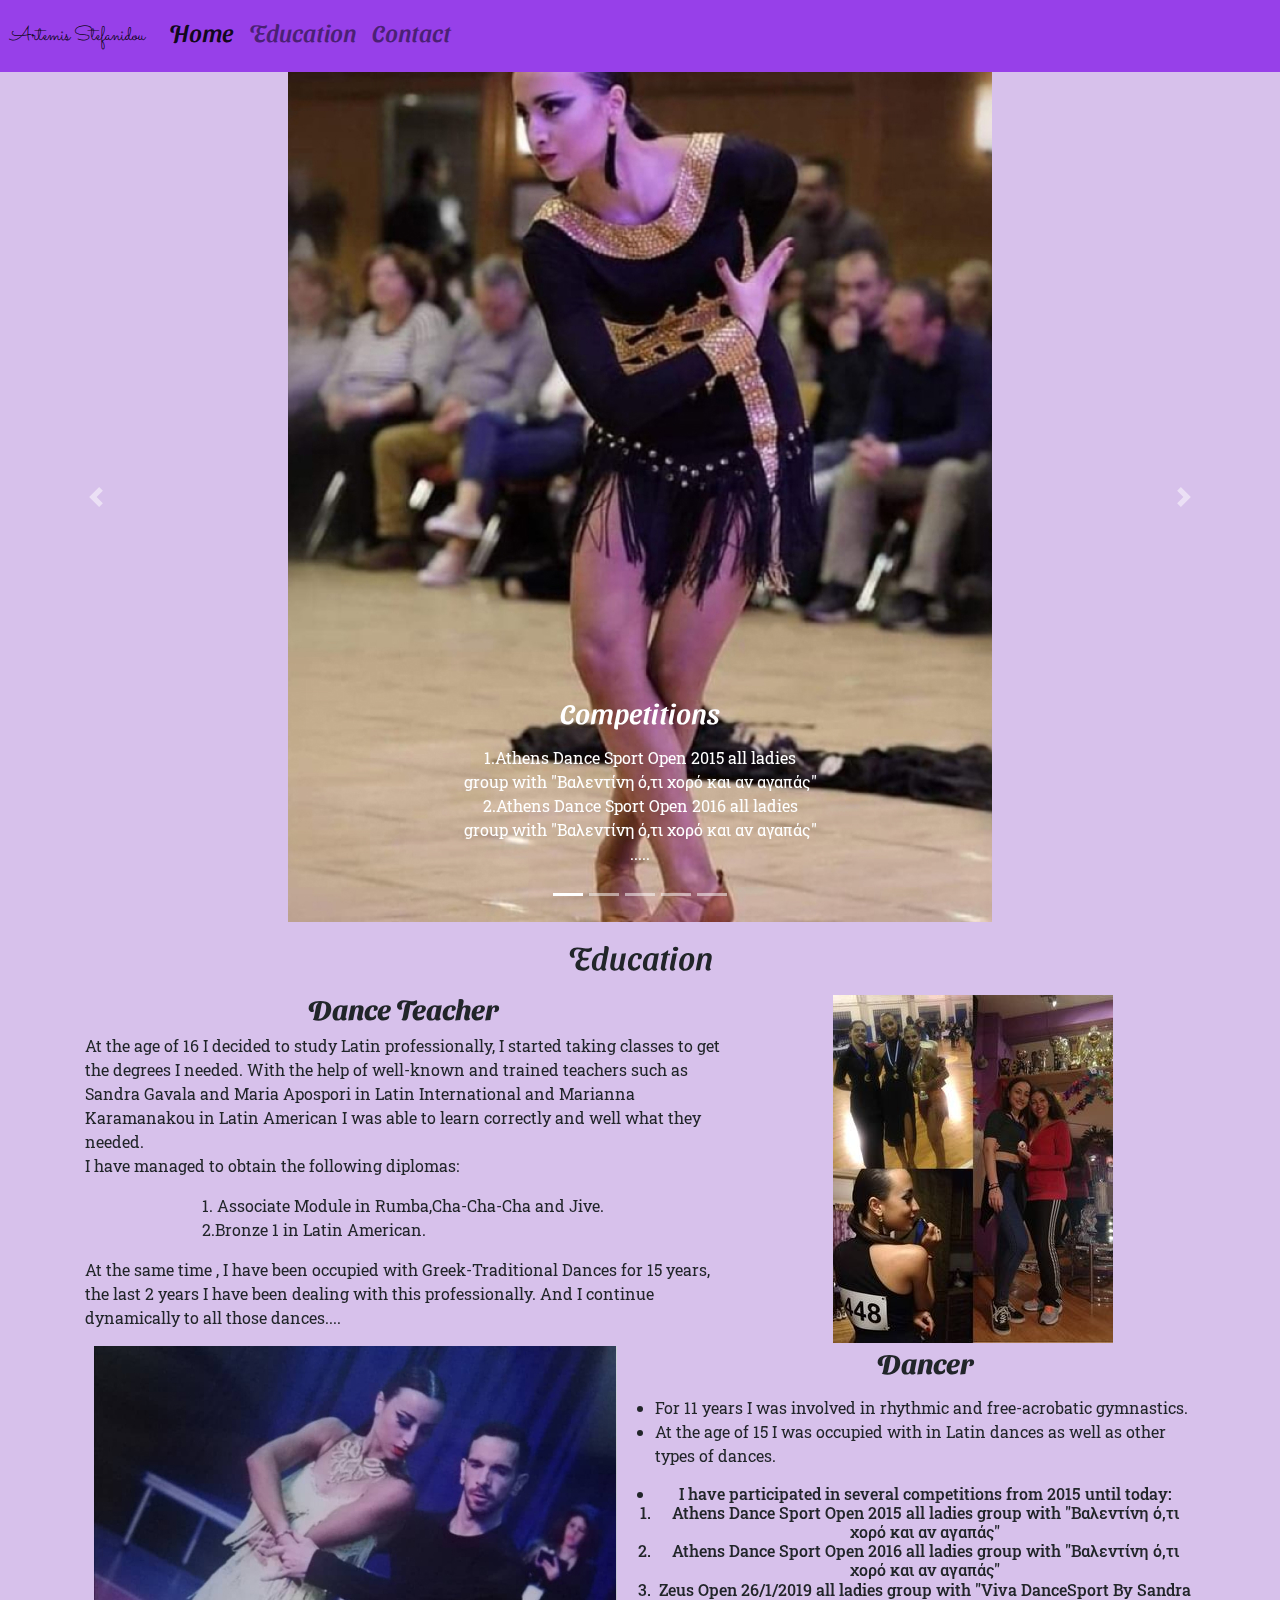
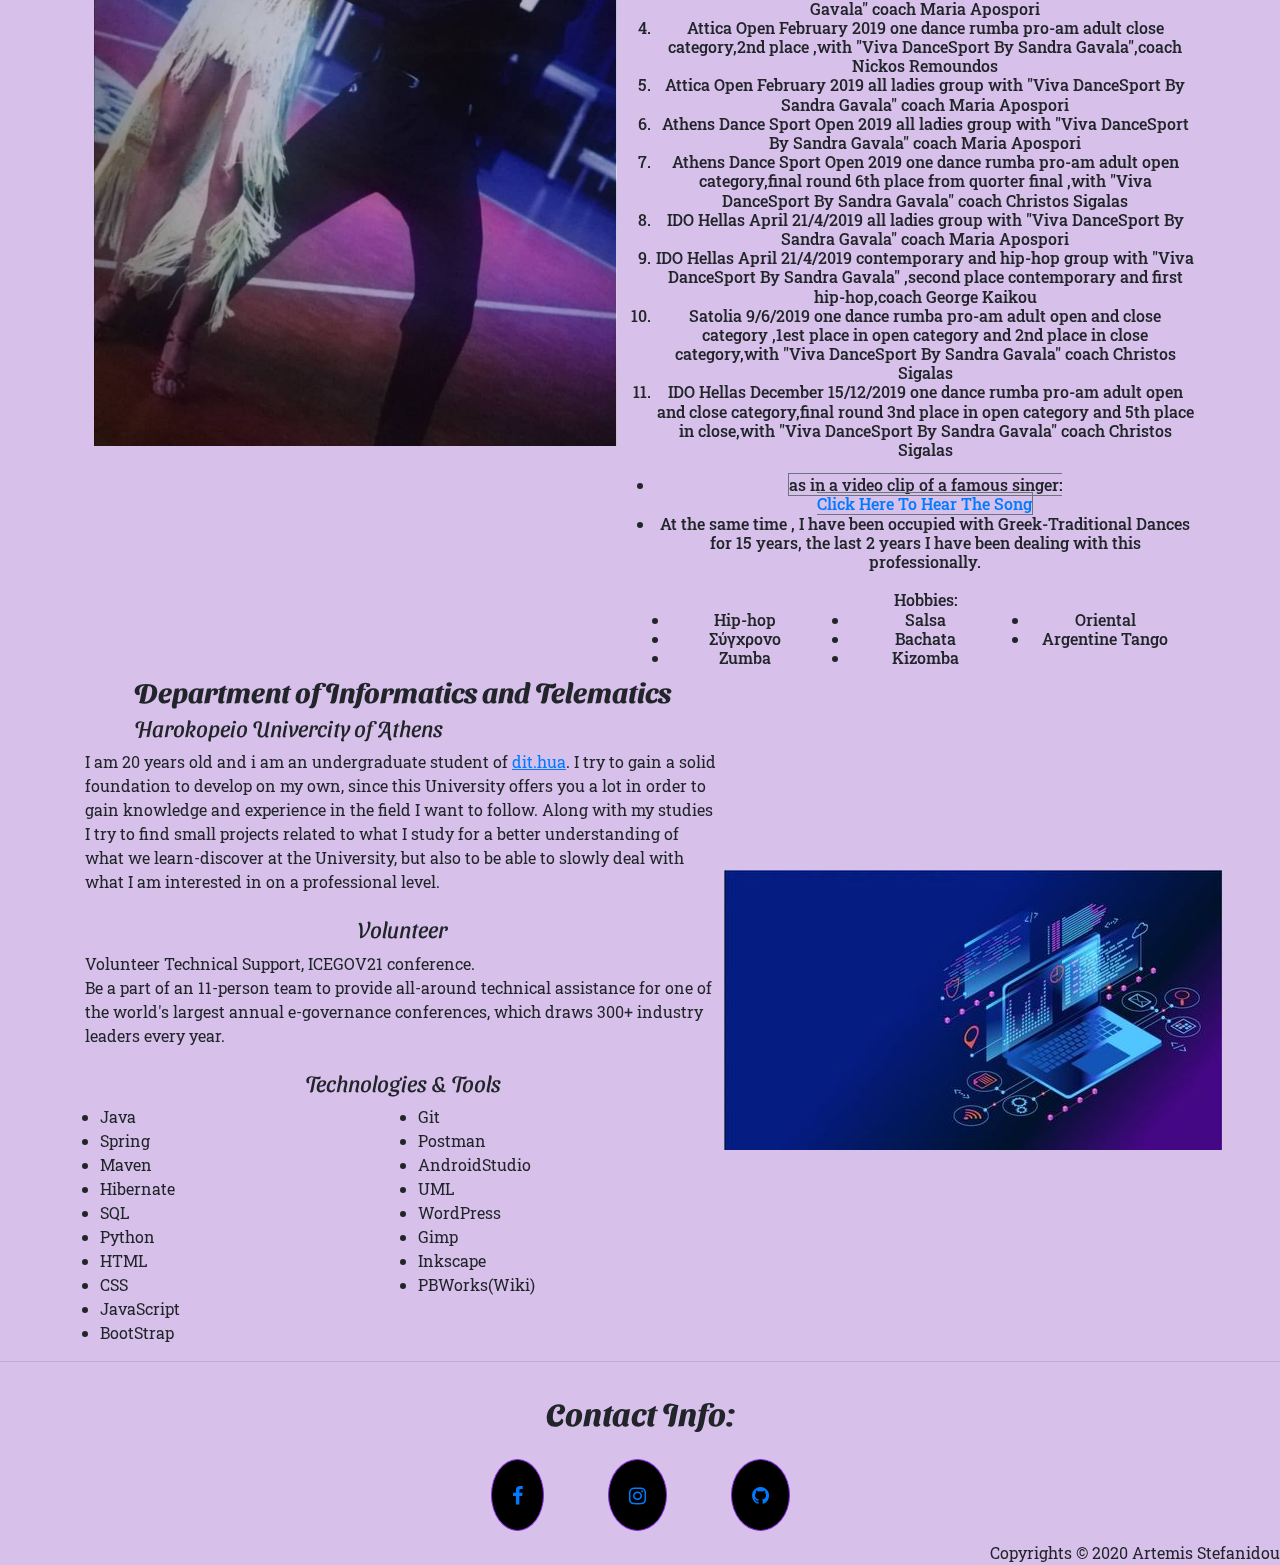
==== commit f8336e33: "done" ====
--- a/index.html
+++ b/index.html
@@ -219,7 +219,6 @@
                             conferences, which draws 300+ industry leaders every year.
                         </p>
                         <h3><small>Technologies & Tools</small></h3>
-                        Hobbies:<br>
                         <div class="container">
                             <div class="row">
                                 <div class="col-sm">
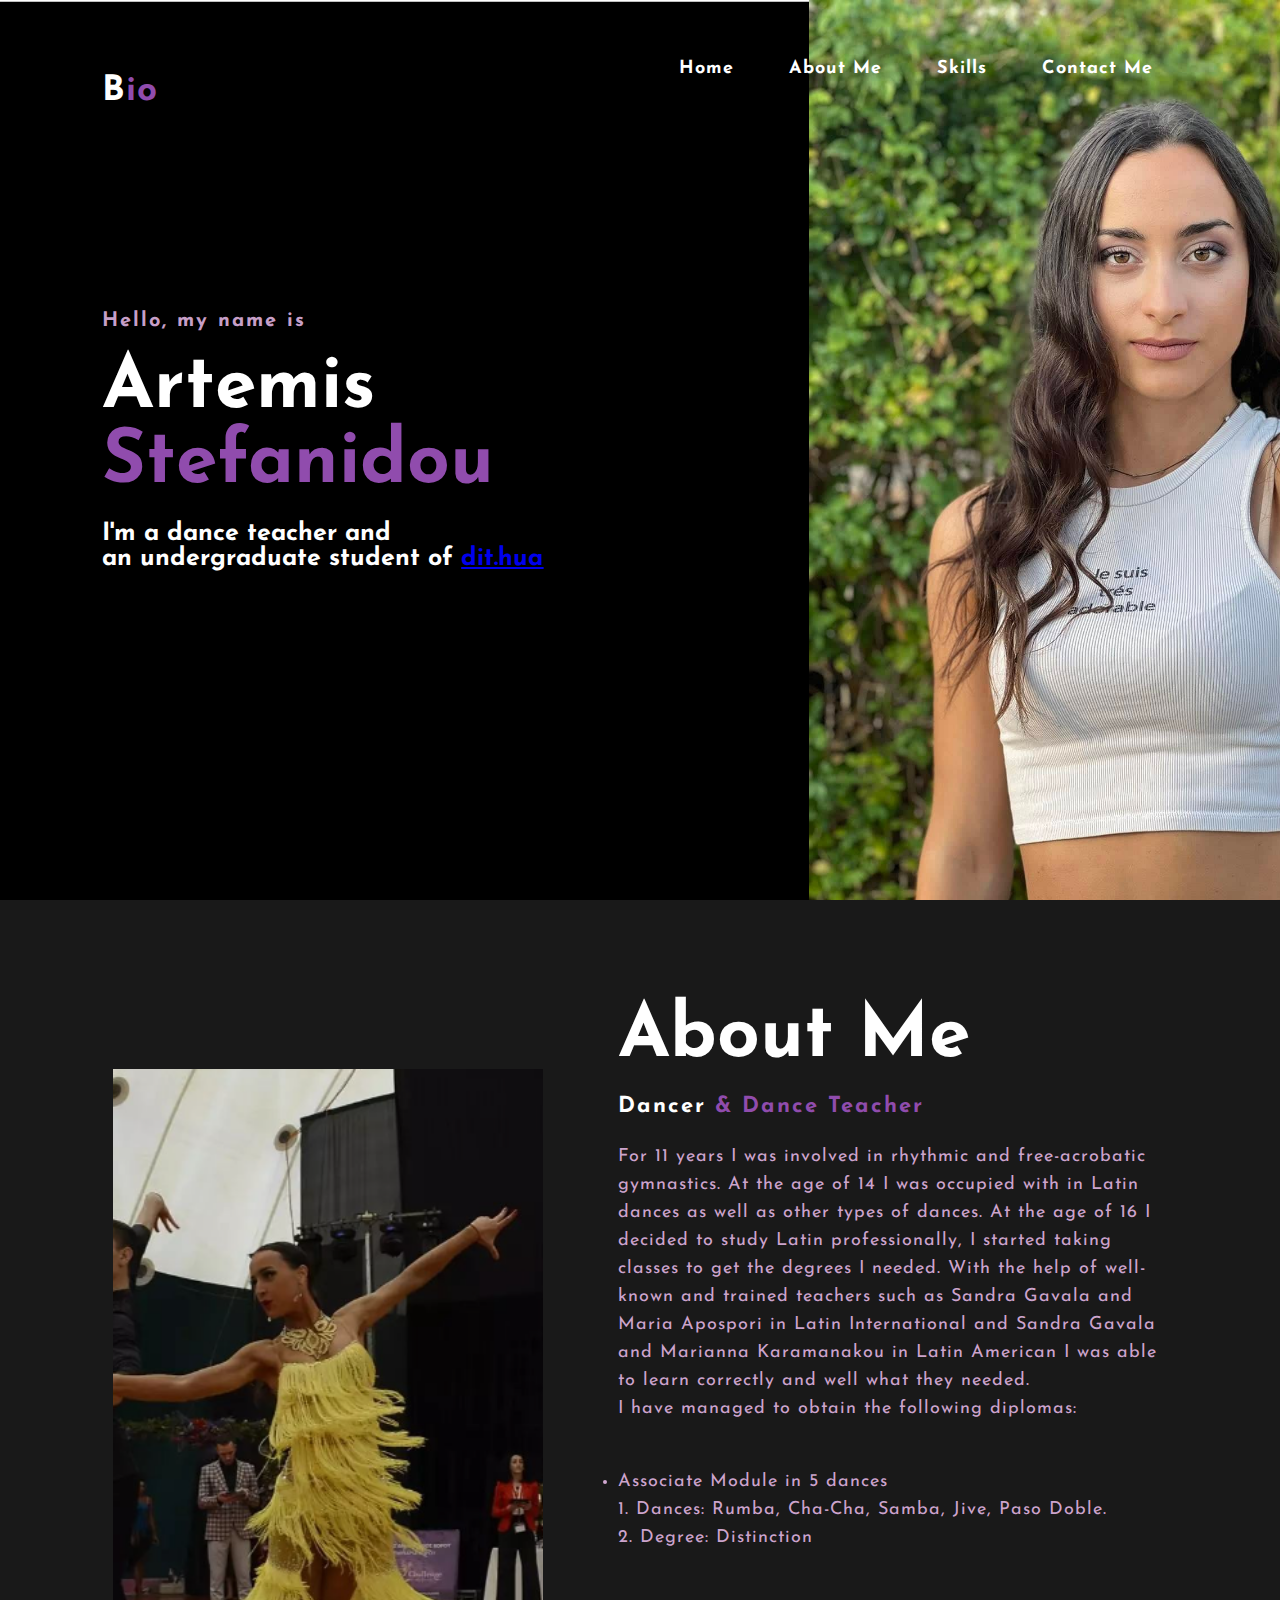
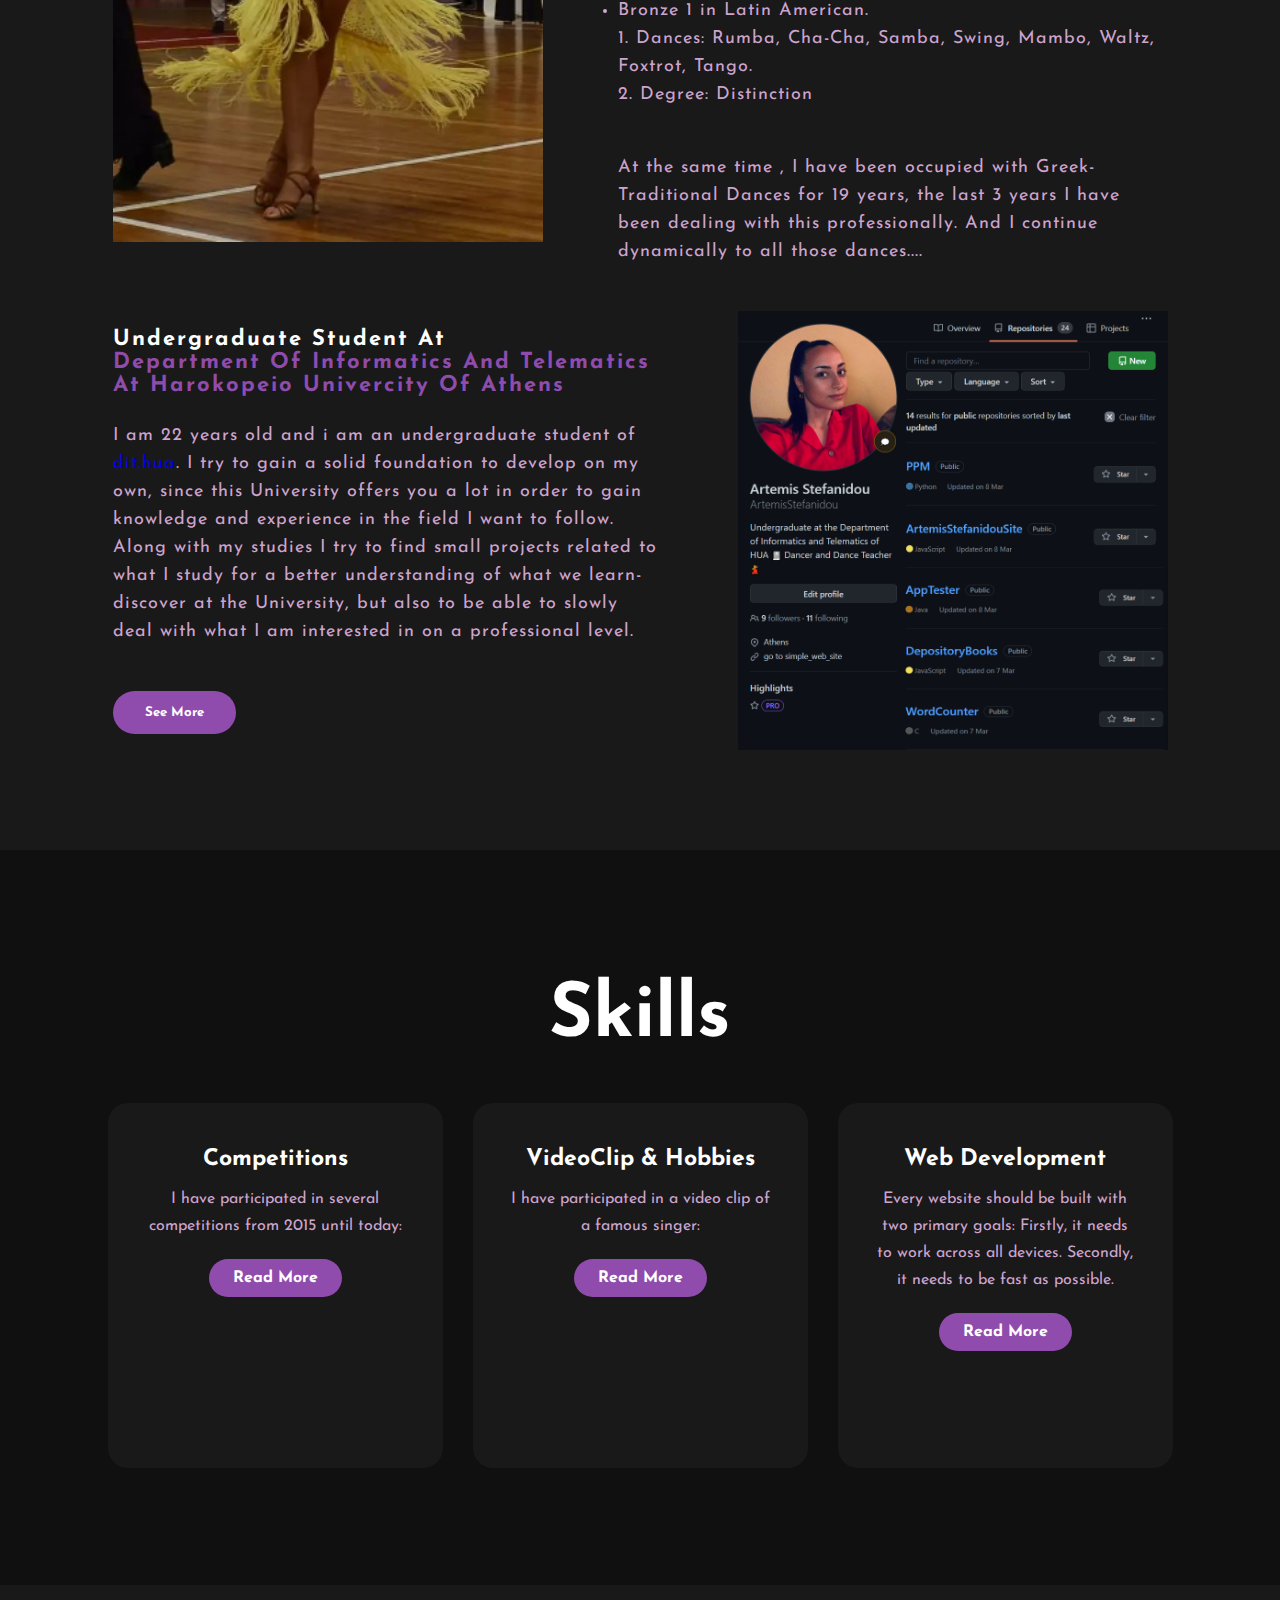
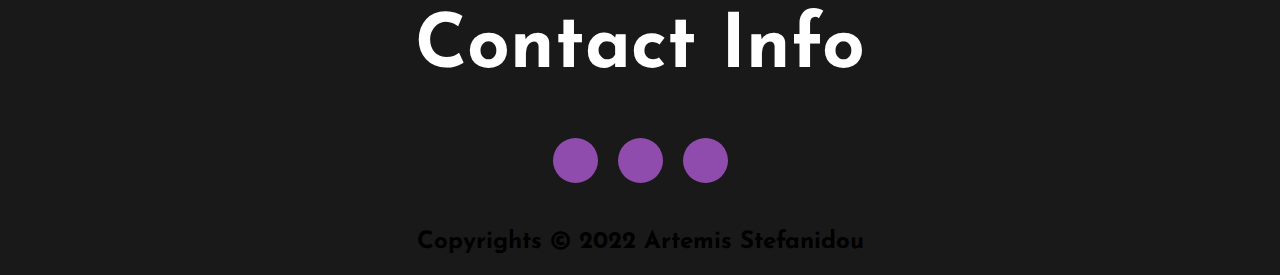
==== commit c4d1abed: "done" ====
--- a/index.html
+++ b/index.html
@@ -1,304 +1,152 @@
 <!DOCTYPE html>
-<html lang="en">
+<html>
+<head>
+	<title>Portfolio website</title>
+	<link rel="stylesheet" type="text/css" href="css/style.css">
 
-    <head>
-        <meta charset="utf-8">
-        <meta name="viewport" content="width=device-width , initial-scale=1">
-        <title>Artemis Stefanidou</title>
-        <link rel="stylesheet" href="https://stackpath.bootstrapcdn.com/bootstrap/4.5.2/css/bootstrap.min.css" integrity="sha384-JcKb8q3iqJ61gNV9KGb8thSsNjpSL0n8PARn9HuZOnIxN0hoP+VmmDGMN5t9UJ0Z" crossorigin="anonymous">
-        <link rel="stylesheet" href="https://stackpath.bootstrapcdn.com/font-awesome/4.7.0/css/font-awesome.min.css" integrity="sha384-wvfXpqpZZVQGK6TAh5PVlGOfQNHSoD2xbE+QkPxCAFlNEevoEH3Sl0sibVcOQVnN" crossorigin="anonymous">
-        <link href="./css/index.css" rel="stylesheet">
-    </head>
-    <body>
-        <!--Navigation-->
-        <div class="sticky-top">
-            <nav class="navbar navbar-expand-lg navbar-light sticky-top" style="background-color: rgb(151, 64, 233);">
-                <a class="navbar-brand" href="#Home">Artemis Stefanidou</a>
-                <button class="navbar-toggler" type="button" data-toggle="collapse" data-target="#navbarNavAltMarkup" aria-controls="navbarNavAltMarkup" aria-expanded="false" aria-label="Toggle navigation">
-                <span class="navbar-toggler-icon"></span>
-                </button>
-                <div class="collapse navbar-collapse" id="navbarNavAltMarkup">
-                <div class="navbar-nav ">
-                    <a class="nav-link active" href="#carouselExampleCaptions"><h4>Home </h4><span class="sr-only">(current)</span></a>
-                    <a class="nav-link" href="#Education"><h4>Education</h4></a>
-                    <a class="nav-link" href="#Contact"><h4>Contact</h4></a>
-                    
-                </div>
-                </div>
-            </nav>
-        
-            <!--Image Slider-->
-            <!--Indicators -->
-            
-                <div id="carouselExampleCaptions" class="carousel slide " data-ride="carousel">
-                    <ol class="carousel-indicators">
-                        <li data-target="#first" data-slide-to="0" class="active"></li>
-                        <li data-target="#second" data-slide-to="1"></li>
-                        <li data-target="#myCarousel" data-slide-to="2"></li>
-                        <li data-target="#myCarousel" data-slide-to="3"></li>
-                        <li data-target="#myCarousel" data-slide-to="4"></li>
-                    </ol>
-                
-                <!-- Wrapper for slides -->
-                
-                
-                    <div class="carousel-inner">
-                        <div id="first" class="carousel-item active">
-                            <img src="./images/competitions.jpg" class="d-block h-100 mx-auto" alt="Dance">
-                            <div class="carousel-caption d-none d-md-block text-center">
-                                <h3>Competitions</h3>
-                                <p>
-                                    <ol>
-                                        1.Athens Dance Sport Open 2015 all ladies <br>group with "Βαλεντίνη ό,τι χορό και αν αγαπάς"<br>
-                                        2.Athens Dance Sport Open 2016 all ladies <br>group with "Βαλεντίνη ό,τι χορό και αν αγαπάς"<br>
-                                        ..... 
-                                    </ol>
-                                </p>
-                            </div>
-                        </div>
-                        <div id="second" class="carousel-item">
-                            <img src="./images/shows.jpg" class="d-block h-100 mx-auto" alt="Shows">
-                            <div class="carousel-caption d-none d-md-block">
-                                <h3>Events</h3>
-                                <p>
-                                    <ol>
-                                        <b>1.</b>Viva Dance Sport By Sandra Gavala Marousi and Glyfada<br>
-                                        <b>2.</b>Narkissos Hall<br>
-                                        <b>3.</b>Nargile<br>
-                                        <b>4.</b>Fever Reloaded
-                                    </ol>
-                                </p>
-                            </div>
-                        </div>
-                        <div class="carousel-item">
-                            <img src="./images/dance1.jpg" style="height: 700px; width: 1000px;" class="d-block mx-auto" alt="Photoshoots">
-                            <div class="carousel-caption d-none d-md-block">
-                                <h3>Photoshoots</h3>
-                                <a href="https://www.instagram.com/_zlens/?hl=el" target="_blank"><u>zlens fotographer</u></a>
-                            </div>
-                        </div>
-                        <div class="carousel-item">
-                            <img src="./images/videoclip.jpg"  style="width: 1000px;" class="d-block h-100 mx-auto" alt="VideoClip">
-                            <div class="carousel-caption d-none d-md-block">
-                                <h3>VideoClip</h3>
-                                <a href="https://www.youtube.com/watch?v=iFDDf9GvTog" target="_blank"><u>George Tsalikis</u></a>
-                            </div>
-                        </div>
-                        <div class="carousel-item">
-                            <img src="./images/informatics.jpg"  style="width: 1000px;" class="d-block h-100 mx-auto alt="Informatics">
-                            <div class="carousel-caption d-none d-md-block">
-                                <h3>Informatics</h3>
-                            <p>I am an undergraduate student of <a href="https://www.dit.hua.gr/index.php/en/" target="_blank"><u>dit.hua</u></a>.</p>
-                            </div>
-                        </div>
-                    </div>
-                    <!-- Left and right controls -->
-                    <a class="carousel-control-prev" href="#carouselExampleCaptions" role="button" data-slide="prev">
-                    <span class="carousel-control-prev-icon" aria-hidden="true"></span>
-                    <span class="sr-only">Previous</span>
-                    </a>
-                    <a class="carousel-control-next" href="#carouselExampleCaptions" role="button" data-slide="next">
-                    <span class="carousel-control-next-icon" aria-hidden="true"></span>
-                    <span class="sr-only">Next</span>
-                    </a>
-                </div>
-                
-                
-            
-                
-                
-                
-            
-                <!--Two column section-->
-                <div id="Education" class="container" id="two-column">
-                    <p class="text-center"><h2 class="text-center"></b>Education</b></h2></p>
-                    <div class="row">
-                        <div class="col-lg-7">
-                            <h3><b>Dance Teacher</b></h3>
-                            
-                                
-                                <p>
-                                    At the age of 16 I decided to study Latin professionally,
-                                    I started taking classes to get the degrees I needed.
-                                        With the help of well-known and trained teachers such as Sandra Gavala and Maria Apospori in Latin International and Marianna Karamanakou in Latin American I was able to learn correctly and well what they needed. 
-                                    <br>
-                                    I have managed to obtain the following diplomas:
-                                    <ol>
-                                        1. Associate Module in Rumba,Cha-Cha-Cha and Jive.<br>
-                                        2.Bronze 1 in Latin American.
-                                    </ol>
-                                    At the same time , I have been occupied with Greek-Traditional Dances for 15 years, the last 2 years I have been dealing with this professionally.
-                                    Αnd I continue dynamically to all those dances....
-                                </p>
-                            
-                        </div>
-                    <div class="col-lg-5" >
-                        <img src="./images/education.jpg" class="image-fluid  mx-auto">
-                    </div>
-                </div>
-                <div  class="row">
-                    <div class="col-lg-6" class="text-center" class="padding">
-                        <img src="./images/competitionschristos1.jpg" class="image-fluid  mx-auto d-block">
-                    </div>
-                    <div class="col-lg-6" >
-                        <h3 class="text-center"><b>Dancer</b></h3>
-                        
-                            <p  class="text-center">
-                                <li> For 11 years I was involved in rhythmic and free-acrobatic gymnastics. </li>
-                                <li> At the age of 15 I was occupied with in Latin dances as well as other types of dances. </li>
-                            </p>
-                        
-                        
-                            <h6 class="text-center"><li> I have participated in several competitions from 2015 until today: </li> 
-                            <div class="well well-lg">
-                                <ol>
-                                    <li>Athens Dance Sport Open 2015 all ladies group with "Βαλεντίνη ό,τι χορό και αν αγαπάς"</li>
-                                    <li>Athens Dance Sport Open 2016 all ladies group with "Βαλεντίνη ό,τι χορό και αν αγαπάς"</li>
-                                    <li>Zeus Open 26/1/2019 all ladies group with "Viva DanceSport By Sandra Gavala" coach Maria Apospori</li>
-                                    <li>Attica Open February 2019 one dance rumba pro-am adult close category,2nd place ,with "Viva DanceSport By Sandra Gavala",coach Nickos Remoundos </li>
-                                    <li>Attica Open February 2019 all ladies group with "Viva DanceSport By Sandra Gavala" coach Maria Apospori</li>
-                                    <li>Athens Dance Sport Open 2019 all ladies group with "Viva DanceSport By Sandra Gavala" coach Maria Apospori</li>
-                                    <li>Athens Dance Sport Open 2019 one dance rumba pro-am adult open category,final round 6th place from quorter final ,with "Viva DanceSport By Sandra Gavala" coach Christos Sigalas</li>
-                                    <li>IDO Hellas April 21/4/2019 all ladies group with "Viva DanceSport By Sandra Gavala" coach Maria Apospori</li>
-                                    <li>IDO Hellas April 21/4/2019 contemporary and hip-hop group with "Viva DanceSport By Sandra Gavala" ,second place contemporary and first hip-hop,coach George Kaikou</li>
-                                    <li>Satolia 9/6/2019 one dance rumba pro-am adult open and close category ,1est place in open category and 2nd place in close category,with "Viva DanceSport By Sandra Gavala" coach Christos Sigalas</li>
-                                    <li>IDO Hellas December 15/12/2019 one dance rumba pro-am adult open and close category,final round 3nd place in open category and 5th place in close,with "Viva DanceSport By Sandra Gavala" coach Christos Sigalas</li>
-                                </ol>
-                            </div><li> 
-                            <span class="border border-secondary">as in a video clip of a famous singer:
-                                <br>
-                                <a href="https://www.youtube.com/watch?v=iFDDf9GvTog" target="_blank"> Click Here To Hear The Song </a>
-                            </span>
-                            </li> 
-                            <li>
-                                
-                                At the same time , I have been occupied with Greek-Traditional Dances for 15 years, the last 2 years I have been dealing with this professionally.
-                            
-                            </li>
-                            <br>
-                            Hobbies:<br>
-                            <div class="container">
-                                <div class="row">
-                                <div class="col-sm">
-                                    <li>Hip-hop</li>
-                                    <li>Σύγχρονο</li>
-                                    <li>Zumba</li>
-                                </div>
-                                <div class="col-sm">
-                                    <li>Salsa</li>
-                                    <li>Bachata</li>
-                                    <li>Kizomba</li>
-                                </div>
-                                <div class="col-sm">
-                                    <li>Oriental</li>
-                                    <li>Argentine Tango</li>
-                                </div>
-                                </div>
-                            </div>
-                            
-                                            
-                            </h6>
-                            
-                    
-                    </div>
-                </div>
-                <div class="row">
-                    <div class="col-lg-7">
-                        <h3><b>Department of Informatics and Telematics</b><br><small>Harokopeio Univercity of Athens</small></h3>
-                        <p>
-                            I am 20 years old and i am an undergraduate student of <a href="https://www.dit.hua.gr/index.php/en/" target="_blank"><u>dit.hua</u></a>.
-                            I try to gain a solid foundation to develop on my own, since this University offers you a lot in order to gain knowledge and experience in the field I want to follow.
-                            Along with my studies I try to find small projects related to what I study for a better understanding of what we learn-discover at the University,
-                            but also to be able to slowly deal with what I am interested in on a professional level.
-                        </p>
-                        <h3><small>Volunteer</small></h3>
-                        <p>
-                            Volunteer Technical Support, ICEGOV21 conference.<br>
-                            Be a part of an 11-person team to provide all-around technical
-                            assistance for one of the world's largest annual e-governance
-                            conferences, which draws 300+ industry leaders every year.
-                        </p>
-                        <h3><small>Technologies & Tools</small></h3>
-                        <div class="container">
-                            <div class="row">
-                                <div class="col-sm">
-                                    <li>Java</li>
-                                    <li>Spring</li>
-                                    <li>Maven</li>
-                                    <li>Hibernate</li>
-                                    <li>SQL</li>
-                                    <li>Python</li>
-                                    <li>HTML</li>
-                                    <li>CSS</li>
-                                    <li>JavaScript</li>
-                                    <li>BootStrap</li>
-                                </div>
-                                <div class="col-sm">
-                                    <li>Git</li>
-                                    <li>Postman</li>
-                                    <li>AndroidStudio</li>
-                                    <li>UML</li>
-                                    <li>WordPress</li>
-                                    <li>Gimp</li>
-                                    <li>Inkscape</li>
-                                    <li>PBWorks(Wiki)</li>
-                                </div>
-                            </div>
-                        </div>
-                    </div>
-                    <div class="col-lg-5">
-                        <img src="./images/informatics.jpg" class="image-fluid">
-                    </div>
-                </div>
+	<link rel="preconnect" href="https://fonts.gstatic.com">
+  <link href="https://fonts.googleapis.com/css2?family=Josefin+Sans:ital,wght@0,100;0,200;0,300;0,400;0,500;0,600;0,700;1,100;1,200;1,300;1,400;1,500;1,600;1,700&display=swap" rel="stylesheet">
 
-            </div>
-            <!--fix background-->
-            <hr class="my--4">
-            <figure>
-                <div class="fixed-wrap">
-                    <div id="fixed">
+  <link rel="stylesheet" href="https://cdnjs.cloudflare.com/ajax/libs/font-awesome/5.15.3/css/all.min.css" integrity="sha512-iBBXm8fW90+nuLcSKlbmrPcLa0OT92xO1BIsZ+ywDWZCvqsWgccV3gFoRBv0z+8dLJgyAHIhR35VZc2oM/gI1w==" crossorigin="anonymous" referrerpolicy="no-referrer" />
 
-                    </div>
-                </div>
-            </figure>
 
-            <!--Contact-->
+</head>
+<body>
+	<!----hero Section start---->
 
-        
-                <div id="Contact" class="row text-center padding">
-                    <div class="col-12">
-                        <p >
-                            <h2><b>Contact Info:</b></h2>
-                        </p>
-                        <div class="col-12 social padding">
-                            
-                            <div class="social-menu">
-                                
-                                        <li><a href="https://el-gr.facebook.com/Artemis.Stefanidou.Roulis" target="_blank"> <i class="fa fa-facebook"></i></a></li>
-                                    
-                                        <li><a href="https://www.instagram.com/artemis_miski/?hl=el" target="_blank"> <i class="fa fa-instagram"></i></a></li>
-                                
-                                        <li><a href="https://github.com/ArtemisStefanidou" target="_blank"> <i class="fa fa-github"></i></a></li>
-                                    
-                            </div>
-                        </div>
-                    </div>
-                </div>
-        
-            <!--footer-->
-            <footer>
-                <p class="text-right">
-                    Copyrights &copy; 2020 Artemis Stefanidou
-                </p> 
-            </footer>
-        </div>
+	<div class="hero" class="sticky-top">
+		<nav>
+			<h2 class="logo">B<span>io</span></h2>
+			<ul>
+				<li><a href="#home">Home</a></li>
+				<li><a href="#aboutMe">About Me</a></li>
+				<li><a href="#skills">Skills</a></li>
+				<li><a href="#contactMe">Contact Me</a></li>
+			</ul>
+			<!---<a href="#" class="btn">Subscribe</a>--->
+		</nav>
 
-        
-        <script src="https://code.jquery.com/jquery-3.5.1.slim.min.js" integrity="sha384-DfXdz2htPH0lsSSs5nCTpuj/zy4C+OGpamoFVy38MVBnE+IbbVYUew+OrCXaRkfj" crossorigin="anonymous"></script>
-        <script src="https://cdn.jsdelivr.net/npm/popper.js@1.16.1/dist/umd/popper.min.js" integrity="sha384-9/reFTGAW83EW2RDu2S0VKaIzap3H66lZH81PoYlFhbGU+6BZp6G7niu735Sk7lN" crossorigin="anonymous"></script>
-        <script src="https://stackpath.bootstrapcdn.com/bootstrap/4.5.2/js/bootstrap.min.js" integrity="sha384-B4gt1jrGC7Jh4AgTPSdUtOBvfO8shuf57BaghqFfPlYxofvL8/KUEfYiJOMMV+rV" crossorigin="anonymous"></script>
-    </body>
-    <footer>
+		<div id="home" class="content"><br><br>
+			<h4>Hello, my name is</h4>
+			<h1>Artemis <br><span>Stefanidou</span></h1>
+			<h3>I'm a dance teacher and <br>an undergraduate student of <a href="https://www.dit.hua.gr/index.php/en/" target="_blank"><u>dit.hua</u></a></h3>
+			<!---<div class="newslatter">
+				<form>
+					<input type="email" name="email" id="mail" placeholder="Enter Your Email">
+					<input type="submit" name="submit" value="Lets Start">
+				</form>
+			</div>--->
+		</div>
+	</div>
 
-    </footer>
-</html>
+	<!----About section start---->
+	<section id="aboutMe" class="about">
+		<div class="main">
+			<img src="img/cv.png">
+			<div class="about-text">
+				<h2>About Me</h2>
+				<h5>Dancer <span>& Dance Teacher</span></h5>
+				<p>
+					For 11 years I was involved in rhythmic and free-acrobatic gymnastics.
+					At the age of 14 I was occupied with in Latin dances as well as other types of dances.
+					At the age of 16 I decided to study Latin professionally,
+					I started taking classes to get the degrees I needed.
+					With the help of well-known and trained teachers such as Sandra Gavala and Maria Apospori in Latin International
+					and Sandra Gavala and Marianna Karamanakou in Latin American I was able to learn correctly and well what they needed.
+					<br>
+					I have managed to obtain the following diplomas:
+						<li>Associate Module in 5 dances
+								<ol>1. Dances: Rumba, Cha-Cha, Samba, Jive, Paso Doble.<br>
+									2. Degree: Distinction
+								</ol>
+
+						</li>
+						<li>Bronze 1 in Latin American.
+							<ol>1. Dances: Rumba, Cha-Cha, Samba, Swing, Mambo, Waltz, Foxtrot, Tango.<br>
+								2. Degree: Distinction
+							</ol>
+						</li>
+					<p>At the same time , I have been occupied with Greek-Traditional Dances for 19 years, the last 3 years I have been dealing with this professionally.
+					And I continue dynamically to all those dances....</p>
+				</p>
+				<!---<button type="button">Let's Talk</button>--->
+			</div>
+		</div>
+		<div class="main">
+
+			<div class="about-text">
+
+				<h5>Undergraduate student at <br><span>Department of Informatics and Telematics <br>at Harokopeio Univercity of Athens</span></h5>
+				<p>
+					I am 22 years old and i am an undergraduate student of <a href="https://www.dit.hua.gr/index.php/en/" target="_blank"><u>dit.hua</u></a>.
+					I try to gain a solid foundation to develop on my own, since this University offers you a lot in order to gain knowledge and experience in the field I want to follow.
+					Along with my studies I try to find small projects related to what I study for a better understanding of what we learn-discover at the University,
+					but also to be able to slowly deal with what I am interested in on a professional level.
+				</p>
+				<button type="button">See More</button>
+			</div>
+			<img src="img/info.png">
+
+		</div>
+	</section>
+
+	<!-----service section start----------->
+	<div id="skills" class="service">
+		<div class="title">
+			<h2>Skills</h2>
+		</div>
+
+		<div class="box">
+			<div class="card">
+				<i class="fas fa-bars"></i>
+				<h5>Competitions</h5>
+				<div class="pra">
+					<p>I have participated in several competitions from 2015 until today:</p>
+
+					<p style="text-align: center;">
+						<a class="button" href="./html/Competition.html">Read More</a>
+					</p>
+				</div>
+			</div>
+
+			<div class="card">
+				<i class="far fa-user"></i>
+				<h5>VideoClip & Hobbies</h5>
+				<div class="pra">
+					<p>I have participated in a video clip of a famous singer:</p>
+
+					<p style="text-align: center;">
+						<a class="button" href="./html/VideoClip.html">Read More</a>
+					</p>
+				</div>
+			</div>
+
+			<div class="card">
+				<i class="far fa-bell"></i>
+				<h5>Web Development</h5>
+				<div class="pra">
+					<p>Every website should be built with two primary goals: Firstly, it needs to work across all devices. Secondly, it needs to be fast as possible.</p>
+
+					<p style="text-align: center;">
+						<a class="button" href="#">Read More</a>
+					</p>
+				</div>
+			</div>
+		</div>
+	</div>
+
+	<!------Contact Me------>
+	<footer id="contactMe" class="contact-me">
+		<div class="title">
+			<h2>Contact Info</h2>
+		</div>
+		<div class="social">
+			<a href="https://el-gr.facebook.com/Artemis.Stefanidou.Roulis" target="_blank"><i class="fab fa-facebook-f"></i></a>
+			<a href="https://www.instagram.com/artemis_miski/?hl=el" target="_blank"><i class="fab fa-instagram"></i></a>
+			<a href="https://github.com/ArtemisStefanidou" target="_blank"><i class="fab fa-github"></i></a>
+		</div>
+
+		<p><h2>Copyrights &copy; 2022 Artemis Stefanidou</h2></p>
+	</footer>
+</body>
+</html>--- a/css/style.css
+++ b/css/style.css
@@ -0,0 +1,320 @@
+*{
+	padding: 0;
+	margin: 0;
+	font-family: 'Josefin Sans', sans-serif;
+	box-sizing: border-box;
+}
+.hero{
+	height: 100vh;
+	width: 100%;
+	background-image: url(../img/background.jpg);
+	background-size: cover;
+	background-position: center;
+}
+
+.competitions{
+	width: 1130px;
+	max-width: 95%;
+	margin: 0 auto;
+
+}
+
+.comp{
+	height: 100vh;
+	width: 100%;
+	background-image: url(../img/idta.png);
+	background-size: cover;
+	background-position: center;
+}
+
+nav{
+	display: flex;
+	align-items: center;
+	justify-content: space-between;
+	padding-top: 45px;
+	padding-left: 8%;
+	padding-right: 8%;
+}
+.logo{
+	color: white;
+	font-size: 35px;
+	letter-spacing: 1px;
+	cursor: pointer;
+}
+span{
+	color: #904CAD;
+}
+nav ul li{
+	list-style-type: none;
+	display: inline-block;
+	padding: 10px  25px;
+}
+nav ul li a{
+	color: white;
+	text-decoration: none;
+	font-weight: bold;
+	text-transform: capitalize;
+}
+nav ul li a:hover{
+	color: #904CAD;
+	transition: .4s;
+}
+.btn{
+	background-color:#904CAD;
+	color: white;
+	text-decoration: none;
+	border: 2px solid transparent;
+	font-weight: bold;
+	padding: 10px 25px;
+	border-radius: 30px;
+	transition: transform .4s; 
+}
+.btn:hover{
+	transform: scale(1.2);
+}
+.content{
+	position: absolute;
+	top: 50%;
+	left:8%;
+	transform: translateY(-50%);
+}
+h1{
+	color: white;
+	margin: 20px 0px 20px;
+	font-size: 75px;
+}
+h3{
+	color: white;
+	font-size: 25px;
+	margin-bottom: 50px;
+}
+h4{
+	color: #fcfc;
+	letter-spacing: 2px;
+	font-size: 20px;
+}
+.newslatter form{
+	width: 380px;
+	max-width: 100%;
+	position: relative;
+}
+.newslatter form input:first-child{
+	display: inline-block;
+	width: 100%;
+	padding: 14px 130px 14px 15px;
+	border: 2px solid #904CAD;
+	outline: none;
+	border-radius: 30px;
+}
+.newslatter form input:last-child{
+	position: absolute;
+	display: inline-block;
+	outline: none;
+	border: none;
+	padding: 10px 30px;
+	border-radius: 30px;
+	background-color:#904CAD;
+	color: white;
+	box-shadow: 0px 0px 5px #000, 0px 0px 15px #858585;
+	top: 6px;
+	right: 6px; 
+}
+
+.about{
+	width: 100%;
+	padding: 100px 0px;
+	background-color: #191919;
+}
+.about img{
+	height: auto;
+	width: 430px;
+}
+.about-text{
+	width: 550px;
+}
+.main{
+	width: 1130px;
+	max-width: 95%;
+	margin: 0 auto;
+	display: flex;
+	align-items: center;
+	justify-content: space-around;
+}
+.about-text h2{
+	color: white;
+	font-size: 75px;
+	text-transform: capitalize;
+	margin-bottom: 20px;
+}
+.about-text h5{
+	color: white;
+	letter-spacing: 2px;
+	font-size: 22px;
+	margin-bottom: 25px;
+	text-transform: capitalize;
+}
+.about-text p, li, ol{
+	color: #fcfc;
+	letter-spacing: 1px;
+	line-height: 28px;
+	font-size: 18px;
+	margin-bottom: 45px;
+}
+button{
+	background-color:#904CAD;
+	color: white;
+	text-decoration: none;
+	border: 2px solid transparent;
+	font-weight: bold;
+	padding: 13px 30px;
+	border-radius: 30px;
+	transition: .4s; 
+}
+button:hover{
+	background-color: transparent;
+	border: 2px solid #904CAD;
+	cursor: pointer;
+}
+
+.service{
+	background: #101010;
+	width: 100%;
+	padding: 100px 0px;
+}
+.title h2{
+	color: white;
+	font-size: 75px;
+	width: 1130px;
+	margin: 30px auto;
+	text-align: center;
+}
+.box{
+	display: flex;
+	justify-content: center;
+	align-items: center;
+	min-height: 400px;
+}
+.card{
+	height: 365px;
+	width: 335px;
+	padding: 20px 35px;
+	background: #191919;
+	border-radius: 20px;
+	margin: 15px;
+	position: relative;
+	overflow: hidden;
+	text-align: center;
+}
+.card i{
+	font-size: 50px;
+	display: block;
+	text-align: center;
+	margin: 25px 0px;
+	color: #904CAD;
+
+}
+h5{
+	color: white;
+	font-size: 23px;
+	margin-bottom: 15px;
+}
+.pra p{
+	color: #fcfc;
+	font-size: 16px;
+	line-height: 27px;
+	margin-bottom: 25px;
+}
+.card .button{
+	background-color:#904CAD;
+	color: white;
+	text-decoration: none;
+	border: 2px solid transparent;
+	font-weight: bold;
+	padding: 9px 22px;
+	border-radius: 30px;
+	transition: .4s; 
+}
+.card .button:hover{
+	background-color: transparent;
+	border: 2px solid #904CAD;
+	cursor: pointer;
+}
+.contact-me{
+	width: 100%;
+	height: 290px;
+	background: #191919;
+	display: flex;
+	align-items: center;
+	flex-direction: column;
+	justify-content: center;
+}
+.contact-me p{
+	color: white;
+	font-size: 30px;
+	font-weight: bold;
+	margin-bottom: 25px;
+}
+.contact-me .button-two{
+	background-color:#904CAD;
+	color: white;
+	text-decoration: none;
+	border: 2px solid transparent;
+	font-weight: bold;
+	padding: 13px 30px;
+	border-radius: 30px;
+	transition: .4s; 
+}
+.contact-me .button-two:hover{
+	background-color: transparent;
+	border: 2px solid #904CAD;
+	cursor: pointer;
+}
+footer{
+	position: relative;
+	width: 100%;
+	height: 400px;
+	background: #101010;
+	display: flex;
+	flex-direction: column;
+	align-items: center;
+	justify-content: center;
+}
+footer p:nth-child(1){
+	font-size: 30px;
+	color: white;
+	margin-bottom: 20px;
+	font-weight: bold;
+}
+footer p:nth-child(2){
+	color: white;
+	font-size: 17px;
+	width: 500px;
+	text-align: center;
+	line-height: 26px;
+}
+.social{
+	display: flex;
+}
+.social a{
+	width: 45px;
+	height: 45px;
+	display: flex;
+	align-items: center;
+	justify-content: center;
+	background:  #904CAD;
+	border-radius: 50%;
+	margin: 22px 10px;
+	color: white;
+	text-decoration: none;
+	font-size: 20px;
+}
+.social a:hover{
+	transform: scale(1.3);
+	transition: .3s;
+}
+.end{
+	position: absolute;
+	color:#904CAD;
+	bottom: 35px;
+	font-size: 14px; 
+}